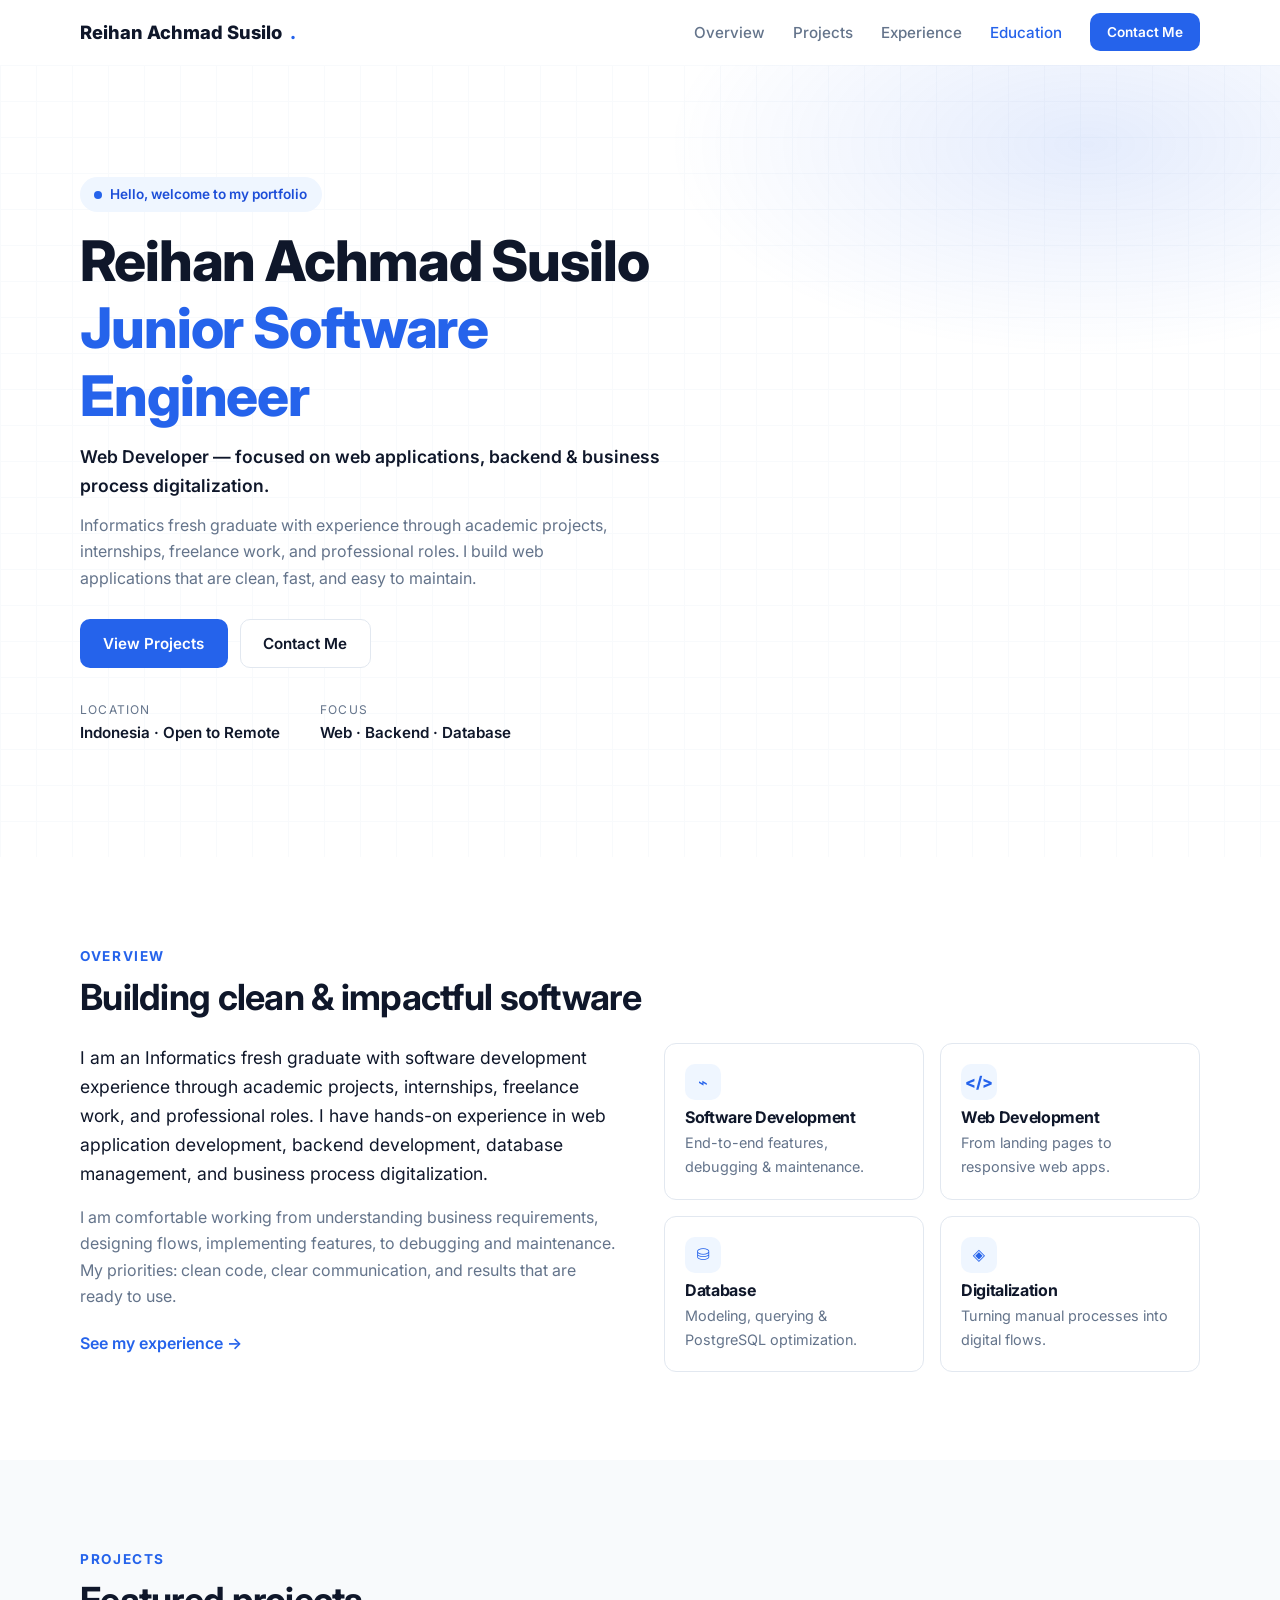
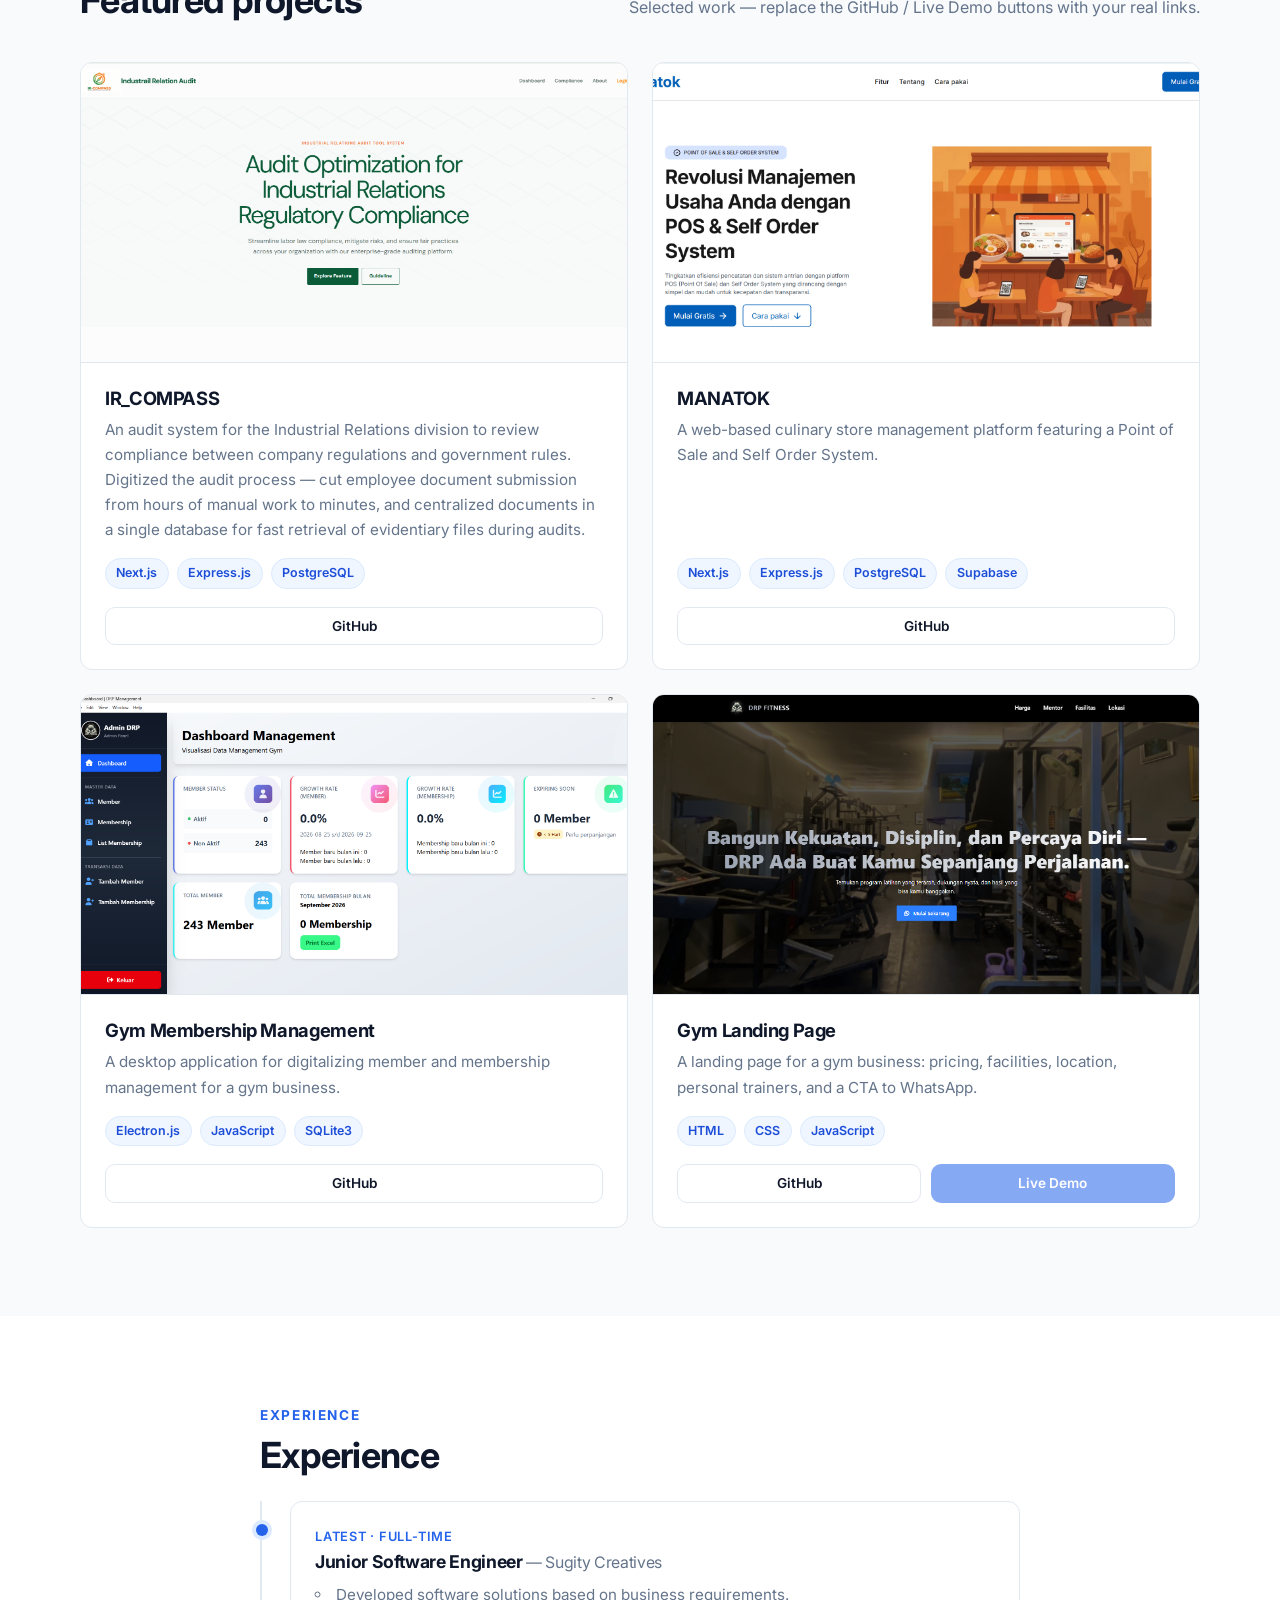
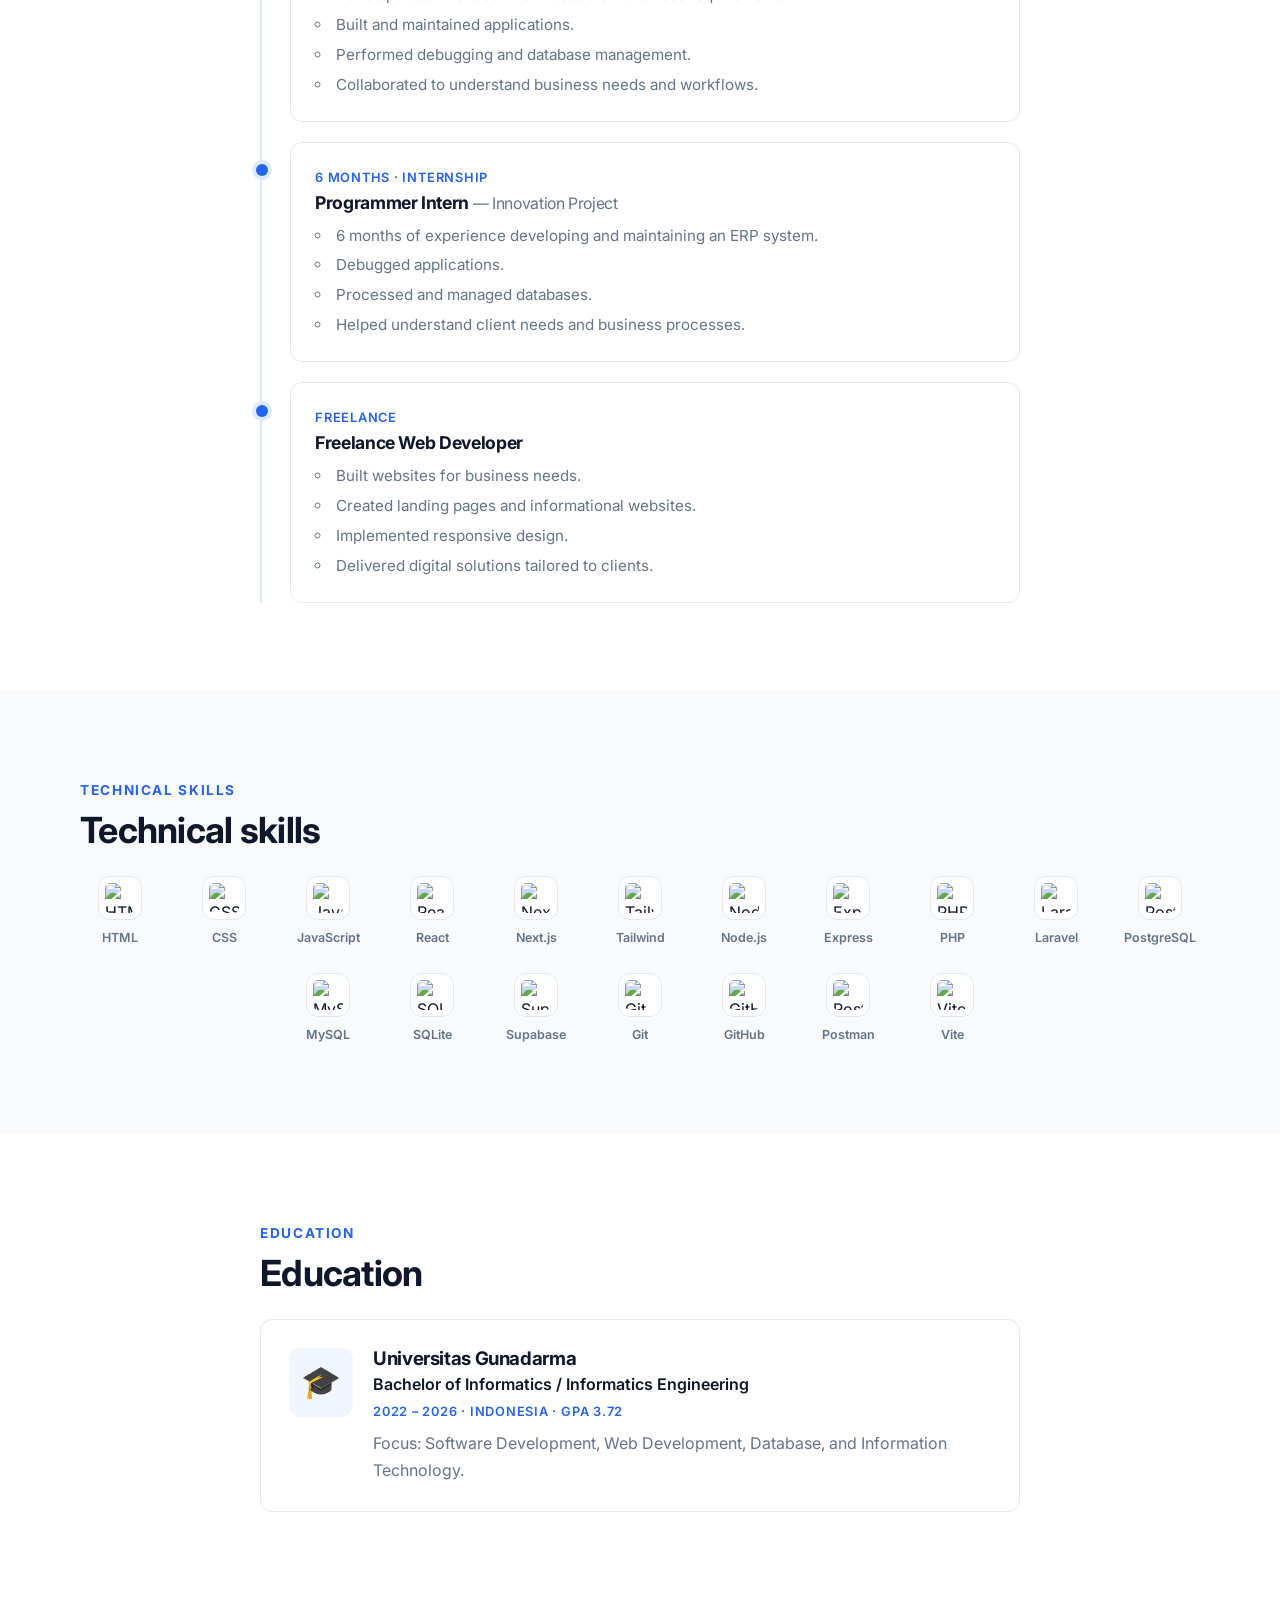
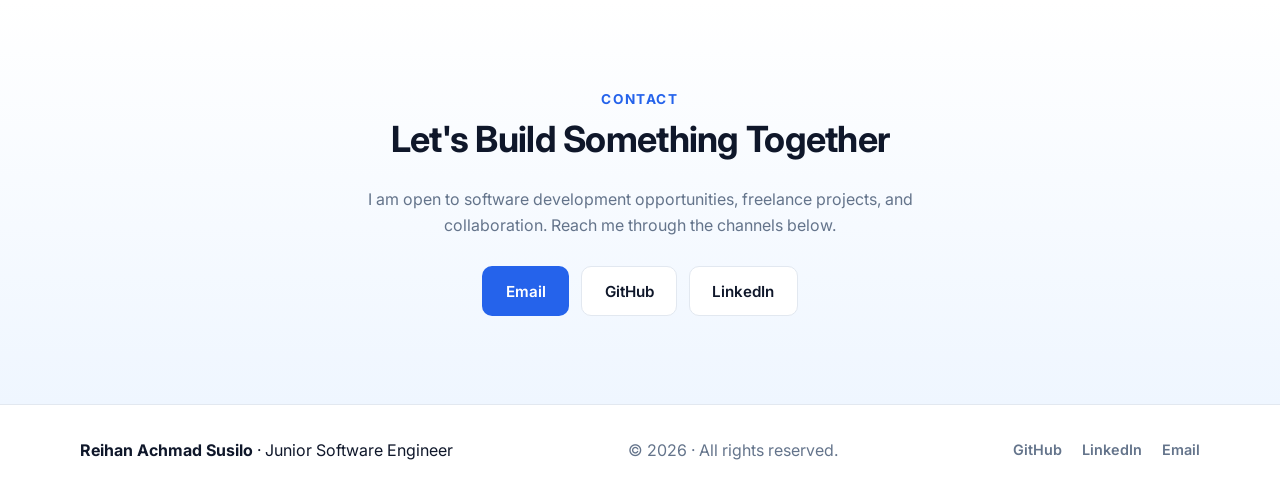
==== index.html @ 33732532 "add: build website portofolio" ====
<!doctype html>
<html lang="en">
  <head>
    <meta charset="UTF-8" />
    <meta name="viewport" content="width=device-width, initial-scale=1.0" />
    <meta
      name="description"
      content="Portfolio Junior Software Engineer / Web Developer — projects, experience, education, and contact."
    />
    <title>Reihan Achmad Susilo — Junior Software Engineer</title>
    <link rel="preconnect" href="https://fonts.googleapis.com" />
    <link rel="preconnect" href="https://fonts.gstatic.com" crossorigin />
    <link
      href="https://fonts.googleapis.com/css2?family=Inter:wght@400;500;600;700;800&display=swap"
      rel="stylesheet"
    />
    <link rel="stylesheet" href="css/style.css" />
    <link
      rel="icon"
      href="data:image/svg+xml,<svg xmlns='http://www.w3.org/2000/svg' viewBox='0 0 100 100'><rect width='100' height='100' rx='20' fill='%232563EB'/><text x='50' y='68' font-size='52' text-anchor='middle' fill='white' font-family='sans-serif' font-weight='bold'>R</text></svg>"
    />
  </head>
  <body>
    <a class="skip-link" href="#overview">Skip to content</a>

    <header class="navbar" id="navbar">
      <div class="container nav-inner">
        <!-- ponytail: replace the initial/name with your own -->
        <a href="#home" class="logo" aria-label="Portfolio home"
          >Reihan Achmad Susilo<span class="logo-dot"
            >.</span
          ></a
        >
        <nav aria-label="Main navigation">
          <button
            class="nav-toggle"
            id="navToggle"
            aria-expanded="false"
            aria-controls="navMenu"
            aria-label="Open navigation menu"
          >
            <span></span><span></span><span></span>
          </button>
          <ul class="nav-menu" id="navMenu">
            <li><a href="#overview" class="nav-link">Overview</a></li>
            <li><a href="#projects" class="nav-link">Projects</a></li>
            <li><a href="#experience" class="nav-link">Experience</a></li>
            <li><a href="#education" class="nav-link">Education</a></li>
            <li>
              <a href="#contact" class="btn btn-primary btn-sm nav-cta"
                >Contact Me</a
              >
            </li>
          </ul>
        </nav>
      </div>
    </header>

    <main>
      <!-- HERO -->
      <section class="hero" id="home" aria-labelledby="hero-title">
        <div class="container hero-grid">
          <div class="hero-content">
            <p class="hero-greeting reveal">
              <span class="status-dot" aria-hidden="true"></span> Hello, welcome
              to my portfolio
            </p>
            <h1 class="hero-title reveal" id="hero-title">
              Reihan Achmad Susilo<br /><span class="text-primary"
                >Junior Software Engineer</span
              >
            </h1>
            <p class="hero-role reveal">
              Web Developer — focused on web applications, backend &amp;
              business process digitalization.
            </p>
            <p class="hero-desc reveal">
              Informatics fresh graduate with experience through academic
              projects, internships, freelance work, and professional roles. I
              build web applications that are clean, fast, and easy to maintain.
            </p>
            <div class="hero-actions reveal">
              <a href="#projects" class="btn btn-primary">View Projects</a>
              <a href="#contact" class="btn btn-outline">Contact Me</a>
            </div>
            <dl class="hero-meta reveal">
              <div>
                <dt>Location</dt>
                <dd>Indonesia · Open to Remote</dd>
              </div>
              <div>
                <dt>Focus</dt>
                <dd>Web · Backend · Database</dd>
              </div>
            </dl>
          </div>
          <!-- <div class="hero-visual reveal" aria-hidden="true">
            <div class="code-card">
              <div class="code-dots"><i></i><i></i><i></i></div>
              <pre><code><span class="k">const</span> <span class="v">developer</span> = {
  role: <span class="s">'Software Engineer'</span>,
  stack: [<span class="s">'JS'</span>, <span class="s">'Node'</span>, <span class="s">'Postgres'</span>],
  focus: <span class="s">'clean &amp; fast web'</span>,
  hireable: <span class="b">true</span>
};</code></pre>
            </div>
          </div> -->
        </div>
      </section>

      <!-- OVERVIEW -->
      <section class="section" id="overview" aria-labelledby="overview-title">
        <div class="container">
          <p class="section-label reveal">Overview</p>
          <h2 class="section-title reveal" id="overview-title">
            Building clean &amp; impactful software
          </h2>
          <div class="overview-grid">
            <div class="reveal">
              <p class="lead">
                I am an Informatics fresh graduate with software development
                experience through academic projects, internships, freelance
                work, and professional roles. I have hands-on experience in web
                application development, backend development, database
                management, and business process digitalization.
              </p>
              <p class="muted">
                I am comfortable working from understanding business
                requirements, designing flows, implementing features, to
                debugging and maintenance. My priorities: clean code, clear
                communication, and results that are ready to use.
              </p>
              <a href="#experience" class="text-link">See my experience →</a>
            </div>
            <ul class="highlight-grid reveal" aria-label="Key expertise areas">
              <li class="highlight-card">
                <span class="h-icon" aria-hidden="true">⌁</span>
                <h3>Software Development</h3>
                <p>End-to-end features, debugging &amp; maintenance.</p>
              </li>
              <li class="highlight-card">
                <span class="h-icon" aria-hidden="true">&lt;/&gt;</span>
                <h3>Web Development</h3>
                <p>From landing pages to responsive web apps.</p>
              </li>
              <li class="highlight-card">
                <span class="h-icon" aria-hidden="true">⛁</span>
                <h3>Database</h3>
                <p>Modeling, querying &amp; PostgreSQL optimization.</p>
              </li>
              <li class="highlight-card">
                <span class="h-icon" aria-hidden="true">◈</span>
                <h3>Digitalization</h3>
                <p>Turning manual processes into digital flows.</p>
              </li>
            </ul>
          </div>
        </div>
      </section>

      <!-- PROJECTS -->
      <section
        class="section section-alt"
        id="projects"
        aria-labelledby="projects-title"
      >
        <div class="container">
          <p class="section-label reveal">Projects</p>
          <div class="section-head">
            <h2 class="section-title reveal" id="projects-title">
              Featured projects
            </h2>
            <p class="muted reveal">
              Selected work — replace the GitHub / Live Demo buttons with your
              real links.
            </p>
          </div>
          <div class="project-grid">
            <article class="card project-card reveal">
              <img
                class="project-img"
                src="assets/images/landingapage_ir_compass.png"
                alt="IR_COMPASS landing page screenshot"
                loading="lazy"
              />
              <div class="card-body">
                <h3>IR_COMPASS</h3>
                <p>
                  An audit system for the Industrial Relations division to
                  review compliance between company regulations and government
                  rules. Digitized the audit process — cut employee document
                  submission from hours of manual work to minutes, and
                  centralized documents in a single database for fast retrieval
                  of evidentiary files during audits.
                </p>
                <ul class="badges" aria-label="Technology stack">
                  <li>Next.js</li>
                  <li>Express.js</li>
                  <li>PostgreSQL</li>
                </ul>
                <div class="card-actions">
                  <a
                    class="btn btn-outline btn-sm"
                    href="https://github.com/reihannnn/ir-compass"
                    target="_blank"
                    rel="noopener"
                    >GitHub</a
                  >                  
                </div>
              </div>
            </article>

            <article class="card project-card reveal">
              <img
                class="project-img"
                src="assets/images/manatok.png"
                alt="MANATOK store management platform screenshot"
                loading="lazy"
              />
              <div class="card-body">
                <h3>MANATOK</h3>
                <p>
                  A web-based culinary store management platform featuring a
                  Point of Sale and Self Order System.
                </p>
                <ul class="badges" aria-label="Technology stack">
                  <li>Next.js</li>
                  <li>Express.js</li>
                  <li>PostgreSQL</li>
                  <li>Supabase</li>
                </ul>
                <div class="card-actions">
                  <a
                    class="btn btn-outline btn-sm"
                    href="https://github.com/Reihannnn/be-niagaku"
                    target="_blank"
                    rel="noopener"
                    >GitHub</a
                  >                  
                </div>
              </div>
            </article>

            <article class="card project-card reveal">
              <img
                class="project-img"
                src="assets/images/drp_gym_app.png"
                alt="Gym Membership Management desktop app screenshot"
                loading="lazy"
              />
              <div class="card-body">
                <h3>Gym Membership Management</h3>
                <p>
                  A desktop application for digitalizing member and membership
                  management for a gym business.
                </p>
                <ul class="badges" aria-label="Technology stack">
                  <li>Electron.js</li>
                  <li>JavaScript</li>
                  <li>SQLite3</li>
                </ul>
                <div class="card-actions">
                  <a
                    class="btn btn-outline btn-sm"
                    href="https://github.com/Reihannnn/Gym-management-DRP"
                    target="_blank"
                    rel="noopener"
                    >GitHub</a
                  >
                </div>
              </div>
            </article>

            <article class="card project-card reveal">
              <img
                class="project-img"
                src="assets/images/drp_fitness_landingpage.png"
                alt="DRP Fitness gym landing page screenshot"
                loading="lazy"
              />
              <div class="card-body">
                <h3>Gym Landing Page</h3>
                <p>
                  A landing page for a gym business: pricing, facilities,
                  location, personal trainers, and a CTA to WhatsApp.
                </p>
                <ul class="badges" aria-label="Technology stack">
                  <li>HTML</li>
                  <li>CSS</li>
                  <li>JavaScript</li>
                </ul>
                <div class="card-actions">
                  <a
                    class="btn btn-outline btn-sm"
                    href="https://github.com/Reihannnn/drp-fitness"
                    target="_blank"
                    rel="noopener"
                    >GitHub</a
                  >
                  <a
                    class="btn btn-primary btn-sm"
                    href="https://www.drp-fitness.my.id/"
                    aria-disabled="true"
                    title="Replace with the live demo URL"
                    >Live Demo</a
                  >
                </div>
              </div>
            </article>
          </div>
        </div>
      </section>

      <!-- EXPERIENCE -->
      <section class="section" id="experience" aria-labelledby="exp-title">
        <div class="container container-narrow">
          <p class="section-label reveal">Experience</p>
          <h2 class="section-title reveal" id="exp-title">Experience</h2>
          <ol class="timeline">
            <li class="timeline-item reveal">
              <div class="card">
                <p class="timeline-date">Latest · Full-time</p>
                <h3>
                  Junior Software Engineer
                  <span class="muted-inline">— Sugity Creatives</span>
                </h3>
                <ul>
                  <li>
                    Developed software solutions based on business requirements.
                  </li>
                  <li>Built and maintained applications.</li>
                  <li>Performed debugging and database management.</li>
                  <li>
                    Collaborated to understand business needs and workflows.
                  </li>
                </ul>
              </div>
            </li>
            <li class="timeline-item reveal">
              <div class="card">
                <p class="timeline-date">6 months · Internship</p>
                <h3>
                  Programmer Intern
                  <span class="muted-inline">— Innovation Project</span>
                </h3>
                <ul>
                  <li>
                    6 months of experience developing and maintaining an ERP
                    system.
                  </li>
                  <li>Debugged applications.</li>
                  <li>Processed and managed databases.</li>
                  <li>
                    Helped understand client needs and business processes.
                  </li>
                </ul>
              </div>
            </li>
            <li class="timeline-item reveal">
              <div class="card">
                <p class="timeline-date">Freelance</p>
                <h3>Freelance Web Developer</h3>
                <ul>
                  <li>Built websites for business needs.</li>
                  <li>Created landing pages and informational websites.</li>
                  <li>Implemented responsive design.</li>
                  <li>Delivered digital solutions tailored to clients.</li>
                </ul>
              </div>
            </li>
          </ol>
        </div>
      </section>

      <!-- SKILLS -->
      <section
        class="section section-alt"
        id="skills"
        aria-labelledby="skills-title"
      >
        <div class="container">
          <p class="section-label reveal">Technical Skills</p>
          <h2 class="section-title reveal" id="skills-title">
            Technical skills
          </h2>
          <ul class="skill-list reveal" aria-label="Technical skills">
            <li title="HTML">
              <img
                src="https://cdn.jsdelivr.net/gh/devicons/devicon@latest/icons/html5/html5-original.svg"
                alt="HTML"
                loading="lazy"
              /><span>HTML</span>
            </li>
            <li title="CSS">
              <img
                src="https://cdn.jsdelivr.net/gh/devicons/devicon@latest/icons/css3/css3-original.svg"
                alt="CSS"
                loading="lazy"
              /><span>CSS</span>
            </li>
            <li title="JavaScript">
              <img
                src="https://cdn.jsdelivr.net/gh/devicons/devicon@latest/icons/javascript/javascript-original.svg"
                alt="JavaScript"
                loading="lazy"
              /><span>JavaScript</span>
            </li>
            <li title="React">
              <img
                src="https://cdn.jsdelivr.net/gh/devicons/devicon@latest/icons/react/react-original.svg"
                alt="React"
                loading="lazy"
              /><span>React</span>
            </li>
            <li title="Next.js">
              <img
                src="https://cdn.jsdelivr.net/gh/devicons/devicon@latest/icons/nextjs/nextjs-original.svg"
                alt="Next.js"
                loading="lazy"
              /><span>Next.js</span>
            </li>
            <li title="Tailwind CSS">
              <img
                src="https://cdn.jsdelivr.net/gh/devicons/devicon@latest/icons/tailwindcss/tailwindcss-original.svg"
                alt="Tailwind CSS"
                loading="lazy"
              /><span>Tailwind</span>
            </li>
            <li title="Node.js">
              <img
                src="https://cdn.jsdelivr.net/gh/devicons/devicon@latest/icons/nodejs/nodejs-original.svg"
                alt="Node.js"
                loading="lazy"
              /><span>Node.js</span>
            </li>
            <li title="Express.js">
              <img
                src="https://cdn.jsdelivr.net/gh/devicons/devicon@latest/icons/express/express-original.svg"
                alt="Express.js"
                loading="lazy"
              /><span>Express</span>
            </li>
            <li title="PHP">
              <img
                src="https://cdn.jsdelivr.net/gh/devicons/devicon@latest/icons/php/php-original.svg"
                alt="PHP"
                loading="lazy"
              /><span>PHP</span>
            </li>
            <li title="Laravel">
              <img
                src="https://cdn.jsdelivr.net/gh/devicons/devicon@latest/icons/laravel/laravel-original.svg"
                alt="Laravel"
                loading="lazy"
              /><span>Laravel</span>
            </li>
            <li title="PostgreSQL">
              <img
                src="https://cdn.jsdelivr.net/gh/devicons/devicon@latest/icons/postgresql/postgresql-original.svg"
                alt="PostgreSQL"
                loading="lazy"
              /><span>PostgreSQL</span>
            </li>
            <li title="MySQL">
              <img
                src="https://cdn.jsdelivr.net/gh/devicons/devicon@latest/icons/mysql/mysql-original.svg"
                alt="MySQL"
                loading="lazy"
              /><span>MySQL</span>
            </li>
            <li title="SQLite">
              <img
                src="https://cdn.jsdelivr.net/gh/devicons/devicon@latest/icons/sqlite/sqlite-original.svg"
                alt="SQLite"
                loading="lazy"
              /><span>SQLite</span>
            </li>
            <li title="Supabase">
              <img
                src="https://cdn.jsdelivr.net/gh/devicons/devicon@latest/icons/supabase/supabase-original.svg"
                alt="Supabase"
                loading="lazy"
              /><span>Supabase</span>
            </li>
            <li title="Git">
              <img
                src="https://cdn.jsdelivr.net/gh/devicons/devicon@latest/icons/git/git-original.svg"
                alt="Git"
                loading="lazy"
              /><span>Git</span>
            </li>
            <li title="GitHub">
              <img
                src="https://cdn.jsdelivr.net/gh/devicons/devicon@latest/icons/github/github-original.svg"
                alt="GitHub"
                loading="lazy"
              /><span>GitHub</span>
            </li>
            <li title="Postman">
              <img
                src="https://cdn.jsdelivr.net/gh/devicons/devicon@latest/icons/postman/postman-original.svg"
                alt="Postman"
                loading="lazy"
              /><span>Postman</span>
            </li>
            <li title="Vite">
              <img
                src="https://cdn.jsdelivr.net/gh/devicons/devicon@latest/icons/vitejs/vitejs-original.svg"
                alt="Vite"
                loading="lazy"
              /><span>Vite</span>
            </li>
          </ul>
        </div>
      </section>

      <!-- EDUCATION -->
      <section class="section" id="education" aria-labelledby="edu-title">
        <div class="container container-narrow">
          <p class="section-label reveal">Education</p>
          <h2 class="section-title reveal" id="edu-title">Education</h2>
          <div class="card edu-card reveal">
            <div class="edu-icon" aria-hidden="true">🎓</div>
            <div>
              <h3>Universitas Gunadarma</h3>
              <p class="edu-degree">
                Bachelor of Informatics / Informatics Engineering
              </p>
              <!-- ponytail: fill in your actual graduation years -->
              <p class="timeline-date">2022 – 2026 · Indonesia · GPA 3.72</p>
              <p class="muted">
                Focus: Software Development, Web Development, Database, and
                Information Technology.
              </p>
            </div>
          </div>
        </div>
      </section>

      <!-- CONTACT -->
      <section
        class="section contact"
        id="contact"
        aria-labelledby="contact-title"
      >
        <div class="container container-narrow text-center">
          <p class="section-label reveal">Contact</p>
          <h2 class="section-title reveal" id="contact-title">
            Let's Build Something Together
          </h2>
          <p class="muted reveal">
            I am open to software development opportunities, freelance projects,
            and collaboration. Reach me through the channels below.
          </p>
          <div class="hero-actions center reveal">
            <a class="btn btn-primary" href="mailto:reihanahmadsusilo@gmail.com"
              >Email</a
            >
            <a
              class="btn btn-outline"
              href="https://github.com/reihannnn"
              target="_blank"
              rel="noopener"
              >GitHub</a
            >
            <a
              class="btn btn-outline"
              href="https://linkedin.com/in/reihanachmadsusilo"
              target="_blank"
              rel="noopener"
              >LinkedIn</a
            >
          </div>
        </div>
      </section>
    </main>

    <footer class="footer">
      <div class="container footer-inner">
        <p><strong>Reihan Achmad Susilo</strong> · Junior Software Engineer</p>
        <p class="muted">
          © <span id="year">2026</span> · All rights reserved.
        </p>
        <p class="social">
          <a
            href="https://github.com/reihannnn"
            target="_blank"
            rel="noopener"
            aria-label="GitHub"
            >GitHub</a
          >
          <a
            href="https://linkedin.com/in/reihanachmadsusilo"
            target="_blank"
            rel="noopener"
            aria-label="LinkedIn"
            >LinkedIn</a
          >
          <a href="mailto:reihanahmadsusilo@gmail.com" aria-label="Email"
            >Email</a
          >
        </p>
      </div>
    </footer>

    <script src="js/script.js" defer></script>
  </body>
</html>
---- css/style.css ----
:root {
  --primary: #2563eb;
  --primary-dark: #1d4ed8;
  --bg: #ffffff;
  --bg-alt: #f8fafc;
  --text: #0f172a;
  --text-2: #64748b;
  --border: #e2e8f0;
  --radius: 12px;
  --shadow: 0 8px 24px rgba(15, 23, 42, 0.08);
  --space: clamp(3.5rem, 7vw, 5.5rem);
  --font: "Inter", system-ui, -apple-system, sans-serif;
}

*,
*::before,
*::after {
  box-sizing: border-box;
  margin: 0;
  padding: 0;
}
html {
  scroll-behavior: smooth;
  scroll-padding-top: 4.5rem;
}
body {
  font-family: var(--font);
  color: var(--text);
  background: var(--bg);
  line-height: 1.65;
  overflow-x: hidden;
}
img {
  max-width: 100%;
  display: block;
}
ul,
ol {
  list-style-position: inside;
}

.container {
  width: min(1120px, 92%);
  margin-inline: auto;
}
.container-narrow {
  max-width: 760px;
}
.section {
  padding-block: var(--space);
}
.section-alt {
  background: var(--bg-alt);
}
.text-center {
  text-align: center;
}
.center {
  justify-content: center;
}

/* Type */
h1,
h2,
h3 {
  line-height: 1.2;
  letter-spacing: -0.02em;
}
.section-label {
  color: var(--primary);
  font-weight: 700;
  font-size: 0.85rem;
  text-transform: uppercase;
  letter-spacing: 0.12em;
  margin-bottom: 0.5rem;
}
.section-title {
  font-size: clamp(1.6rem, 3.5vw, 2.25rem);
  margin-bottom: 1.5rem;
}
.section-head {
  display: flex;
  flex-wrap: wrap;
  align-items: baseline;
  justify-content: space-between;
  gap: 0.5rem 2rem;
  margin-bottom: 0.5rem;
}
.lead {
  font-size: 1.1rem;
}
.muted,
.muted-inline {
  color: var(--text-2);
}
.muted-inline {
  font-weight: 400;
  font-size: 0.9em;
}
.text-primary {
  color: var(--primary);
}
.text-link {
  color: var(--primary);
  font-weight: 600;
  text-decoration: none;
}
.text-link:hover {
  color: var(--primary-dark);
  text-decoration: underline;
}

.skip-link {
  position: absolute;
  left: -999px;
  background: var(--primary);
  color: #fff;
  padding: 0.5rem 1rem;
  border-radius: 8px;
  z-index: 100;
}
.skip-link:focus {
  left: 1rem;
  top: 1rem;
}

/* Buttons */
.btn {
  display: inline-flex;
  align-items: center;
  justify-content: center;
  gap: 0.5rem;
  padding: 0.7rem 1.4rem;
  border-radius: 10px;
  font-weight: 600;
  font-size: 0.95rem;
  text-decoration: none;
  border: 1.5px solid transparent;
  cursor: pointer;
  transition:
    transform 0.2s,
    box-shadow 0.2s,
    background 0.2s,
    color 0.2s;
}
.btn-sm {
  padding: 0.45rem 1rem;
  font-size: 0.85rem;
}
.btn-primary {
  background: var(--primary);
  color: #fff;
}
.btn-primary:hover {
  background: var(--primary-dark);
  transform: translateY(-2px);
  box-shadow: var(--shadow);
}
.btn-outline {
  border-color: var(--border);
  color: var(--text);
  background: #fff;
}
.btn-outline:hover {
  border-color: var(--primary);
  color: var(--primary);
  transform: translateY(-2px);
}
.btn:focus-visible,
a:focus-visible,
button:focus-visible {
  outline: 3px solid rgba(37, 99, 235, 0.45);
  outline-offset: 2px;
}
.btn[aria-disabled="true"] {
  opacity: 0.55;
}

/* Navbar */
.navbar {
  position: sticky;
  top: 0;
  z-index: 50;
  background: rgba(255, 255, 255, 0.9);
  backdrop-filter: blur(10px);
  border-bottom: 1px solid transparent;
  transition:
    border-color 0.25s,
    box-shadow 0.25s;
}
.navbar.scrolled {
  border-color: var(--border);
  box-shadow: 0 4px 16px rgba(15, 23, 42, 0.06);
}
.nav-inner {
  display: flex;
  align-items: center;
  justify-content: space-between;
  height: 4rem;
}
.logo {
  font-weight: 800;
  font-size: 1.15rem;
  color: var(--text);
  text-decoration: none;
  display: flex;
  align-items: center;
  gap: 0.5rem;
}
.logo-mark {
  width: 2rem;
  height: 2rem;
  display: grid;
  place-items: center;
  background: var(--primary);
  color: #fff;
  border-radius: 8px;
  font-size: 1rem;
}
.logo-dot {
  color: var(--primary);
}
.nav-menu {
  display: flex;
  align-items: center;
  gap: 1.75rem;
  list-style: none;
}
.nav-link {
  color: var(--text-2);
  text-decoration: none;
  font-weight: 500;
  font-size: 0.95rem;
  transition: color 0.2s;
}
.nav-link:hover,
.nav-link.active {
  color: var(--primary);
}
.nav-toggle {
  display: none;
  flex-direction: column;
  gap: 5px;
  background: none;
  border: 0;
  cursor: pointer;
  padding: 0.5rem;
}
.nav-toggle span {
  width: 24px;
  height: 2px;
  background: var(--text);
  border-radius: 2px;
  transition:
    transform 0.25s,
    opacity 0.25s;
}

/* Hero */
.hero {
  position: relative;
  padding: clamp(4rem, 9vw, 7rem) 0;
  background:
    radial-gradient(
      600px 300px at 85% 10%,
      rgba(37, 99, 235, 0.12),
      transparent 70%
    ),
    linear-gradient(#f8fafc 1px, transparent 1px),
    linear-gradient(90deg, #f8fafc 1px, transparent 1px);
  background-size:
    auto,
    36px 36px,
    36px 36px;
  overflow: hidden;
}
.hero-grid {
  display: grid;
  grid-template-columns: 1.2fr 0.8fr;
  gap: 3rem;
  align-items: center;
}
.hero-greeting {
  display: inline-flex;
  align-items: center;
  gap: 0.5rem;
  background: #eff6ff;
  color: var(--primary-dark);
  font-weight: 600;
  font-size: 0.85rem;
  padding: 0.4rem 0.9rem;
  border-radius: 999px;
  margin-bottom: 1rem;
}
.status-dot {
  width: 8px;
  height: 8px;
  border-radius: 50%;
  background: var(--primary);
}
.hero-title {
  font-size: clamp(2.2rem, 5.5vw, 3.5rem);
  font-weight: 800;
  margin-bottom: 0.75rem;
}
.hero-role {
  font-size: 1.1rem;
  font-weight: 600;
  color: var(--text);
}
.hero-desc {
  color: var(--text-2);
  margin: 0.75rem 0 1.75rem;
  max-width: 34rem;
}
.hero-actions {
  display: flex;
  flex-wrap: wrap;
  gap: 0.75rem;
}
.hero-meta {
  display: flex;
  gap: 2.5rem;
  margin-top: 2rem;
}
.hero-meta dt {
  font-size: 0.75rem;
  text-transform: uppercase;
  letter-spacing: 0.1em;
  color: var(--text-2);
}
.hero-meta dd {
  font-weight: 600;
  font-size: 0.95rem;
}

.code-card {
  background: var(--text);
  color: #e2e8f0;
  border-radius: var(--radius);
  box-shadow: var(--shadow);
  overflow: hidden;
}
.code-dots {
  display: flex;
  gap: 6px;
  padding: 0.8rem 1rem;
  border-bottom: 1px solid rgba(255, 255, 255, 0.1);
}
.code-dots i {
  width: 10px;
  height: 10px;
  border-radius: 50%;
  background: #475569;
}
.code-dots i:first-child {
  background: #f87171;
}
.code-dots i:nth-child(2) {
  background: #fbbf24;
}
.code-dots i:last-child {
  background: #34d399;
}
.code-card pre {
  padding: 1.25rem;
  font-size: 0.85rem;
  line-height: 1.7;
  overflow-x: auto;
}
.k {
  color: #93c5fd;
}
.v {
  color: #e2e8f0;
}
.s {
  color: #86efac;
}
.b {
  color: #fbbf24;
}

/* Overview */
.overview-grid {
  display: grid;
  grid-template-columns: 1fr 1fr;
  gap: 3rem;
  align-items: start;
}
.overview-grid .lead {
  margin-bottom: 1rem;
}
.overview-grid .muted {
  margin-bottom: 1.25rem;
}
.highlight-grid {
  display: grid;
  grid-template-columns: 1fr 1fr;
  gap: 1rem;
  list-style: none;
}
.highlight-card {
  border: 1px solid var(--border);
  border-radius: var(--radius);
  padding: 1.25rem;
  background: #fff;
  transition:
    transform 0.2s,
    box-shadow 0.2s,
    border-color 0.2s;
}
.highlight-card:hover {
  transform: translateY(-4px);
  box-shadow: var(--shadow);
  border-color: var(--primary);
}
.highlight-card h3 {
  font-size: 1rem;
  margin: 0.5rem 0 0.25rem;
}
.highlight-card p {
  color: var(--text-2);
  font-size: 0.9rem;
}
.h-icon {
  display: inline-grid;
  place-items: center;
  width: 2.25rem;
  height: 2.25rem;
  border-radius: 10px;
  background: #eff6ff;
  color: var(--primary);
  font-weight: 800;
}

/* Cards */
.card {
  background: #fff;
  border: 1px solid var(--border);
  border-radius: var(--radius);
  transition:
    transform 0.25s,
    box-shadow 0.25s;
}
.card:hover {
  transform: translateY(-4px);
  box-shadow: var(--shadow);
}
.card-body {
  padding: 1.5rem;
}
.card-body h3 {
  font-size: 1.15rem;
  margin-bottom: 0.5rem;
}
.card-body p {
  color: var(--text-2);
  font-size: 0.95rem;
  margin-bottom: 1rem;
}
.card-actions {
  display: flex;
  flex-wrap: wrap;
  gap: 0.6rem;
  margin-top: 1.1rem;
}
.badges {
  display: flex;
  flex-wrap: wrap;
  gap: 0.5rem;
  list-style: none;
}
.badges li {
  font-size: 0.78rem;
  font-weight: 600;
  color: var(--primary-dark);
  background: #eff6ff;
  border: 1px solid #dbeafe;
  padding: 0.25rem 0.65rem;
  border-radius: 999px;
}

/* Projects */
.project-grid {
  display: grid;
  grid-template-columns: repeat(2, 1fr);
  gap: 1.5rem;
  margin-top: 1rem;
}
.project-card {
  overflow: hidden;
  display: flex;
  flex-direction: column;
  height: 100%;
}
.project-card .card-body {
  display: flex;
  flex-direction: column;
  flex: 1;
}
.project-card .card-body p {
  flex: 1;
}
.project-card .card-actions {
  margin-top: auto;
  padding-top: 1.1rem;
}
.project-card .card-actions .btn {
  flex: 1;
}
.project-img {
  width: 100%;
  height: 300px;
  object-fit: cover;
  object-position: top;
  border-bottom: 1px solid var(--border);
  display: block;
}

/* Timeline */
.timeline {
  list-style: none;
  position: relative;
  margin-top: 1rem;
  padding-left: 1.75rem;
  border-left: 2px solid var(--border);
  display: grid;
  gap: 1.25rem;
}
.timeline-item {
  position: relative;
}
.timeline-item::before {
  content: "";
  position: absolute;
  left: -1.75rem;
  top: 1.4rem;
  width: 12px;
  height: 12px;
  border-radius: 50%;
  background: var(--primary);
  transform: translateX(-50%);
  box-shadow: 0 0 0 4px #dbeafe;
}
.timeline .card {
  padding: 1.5rem;
}
.timeline h3 {
  font-size: 1.1rem;
  margin: 0.25rem 0 0.6rem;
}
.timeline ul {
  color: var(--text-2);
  font-size: 0.95rem;
  display: grid;
  gap: 0.3rem;
}
.timeline-date {
  font-size: 0.8rem;
  font-weight: 600;
  color: var(--primary);
  text-transform: uppercase;
  letter-spacing: 0.06em;
}

/* Skills / Education */
.skill-list {
  display: flex;
  flex-wrap: wrap;
  gap: 1.5rem 2rem;
  list-style: none;
  margin-top: 1.5rem;
  justify-content: center;
}
.skill-list li {
  display: flex;
  flex-direction: column;
  align-items: center;
  gap: 0.5rem;
  min-width: 4.5rem;
  transition: transform 0.2s;
}
.skill-list li:hover {
  transform: translateY(-4px);
}
.skill-list img {
  width: 44px;
  height: 44px;
  object-fit: contain;
  background: #fff;
  border: 1px solid var(--border);
  border-radius: 12px;
  padding: 6px;
}
.skill-list span {
  font-size: 0.78rem;
  font-weight: 600;
  color: var(--text-2);
}
.skill-list li:hover span {
  color: var(--primary);
}
.edu-card {
  display: flex;
  gap: 1.25rem;
  padding: 1.75rem;
  align-items: flex-start;
}
.edu-icon {
  font-size: 2rem;
  background: #eff6ff;
  border-radius: 12px;
  padding: 0.5rem 0.75rem;
}
.edu-degree {
  font-weight: 600;
}
.edu-card .timeline-date {
  margin: 0.25rem 0 0.5rem;
}

/* Contact / Footer */
.contact {
  background: linear-gradient(180deg, #fff, #eff6ff);
}
.contact .muted {
  max-width: 36rem;
  margin: 0 auto 1.75rem;
}
.footer {
  border-top: 1px solid var(--border);
  padding: 2rem 0;
  background: #fff;
}
.footer-inner {
  display: flex;
  flex-wrap: wrap;
  gap: 0.5rem 2rem;
  align-items: center;
  justify-content: space-between;
}
.social {
  display: flex;
  gap: 1.25rem;
}
.social a {
  color: var(--text-2);
  font-weight: 600;
  font-size: 0.9rem;
  text-decoration: none;
}
.social a:hover {
  color: var(--primary);
}

/* Reveal animation */
.reveal {
  opacity: 0;
  transform: translateY(24px);
  transition:
    opacity 0.6s ease,
    transform 0.6s ease;
}
.reveal.visible {
  opacity: 1;
  transform: none;
}
@media (prefers-reduced-motion: reduce) {
  html {
    scroll-behavior: auto;
  }
  .reveal {
    opacity: 1;
    transform: none;
    transition: none;
  }
  * {
    transition-duration: 0.01ms !important;
  }
}

/* Responsive */
@media (max-width: 900px) {
  .hero-grid,
  .overview-grid {
    grid-template-columns: 1fr;
    gap: 2rem;
  }
  .hero-visual {
    max-width: 480px;
  }
  .project-grid {
    grid-template-columns: 1fr;
  }
}
@media (max-width: 640px) {
  .nav-toggle {
    display: flex;
  }
  .nav-toggle.open span:nth-child(1) {
    transform: translateY(7px) rotate(45deg);
  }
  .nav-toggle.open span:nth-child(2) {
    opacity: 0;
  }
  .nav-toggle.open span:nth-child(3) {
    transform: translateY(-7px) rotate(-45deg);
  }
  .nav-menu {
    position: absolute;
    top: 4rem;
    left: 0;
    right: 0;
    background: #fff;
    border-bottom: 1px solid var(--border);
    flex-direction: column;
    align-items: stretch;
    gap: 0;
    padding: 0.5rem 4%;
    max-height: 0;
    overflow: hidden;
    opacity: 0;
    transition:
      max-height 0.3s ease,
      opacity 0.3s,
      padding 0.3s;
  }
  .nav-menu.open {
    max-height: 320px;
    opacity: 1;
    padding-bottom: 1rem;
  }
  .nav-menu li {
    border-top: 1px solid var(--border);
  }
  .nav-menu li:first-child {
    border-top: 0;
  }
  .nav-link,
  .nav-cta {
    display: block;
    padding: 0.8rem 0;
  }
  .nav-menu .btn {
    margin-top: 0.5rem;
  }
  .highlight-grid {
    grid-template-columns: 1fr;
  }
  .hero-meta {
    gap: 1.5rem;
  }
  .footer-inner {
    flex-direction: column;
    text-align: center;
    justify-content: center;
  }
}
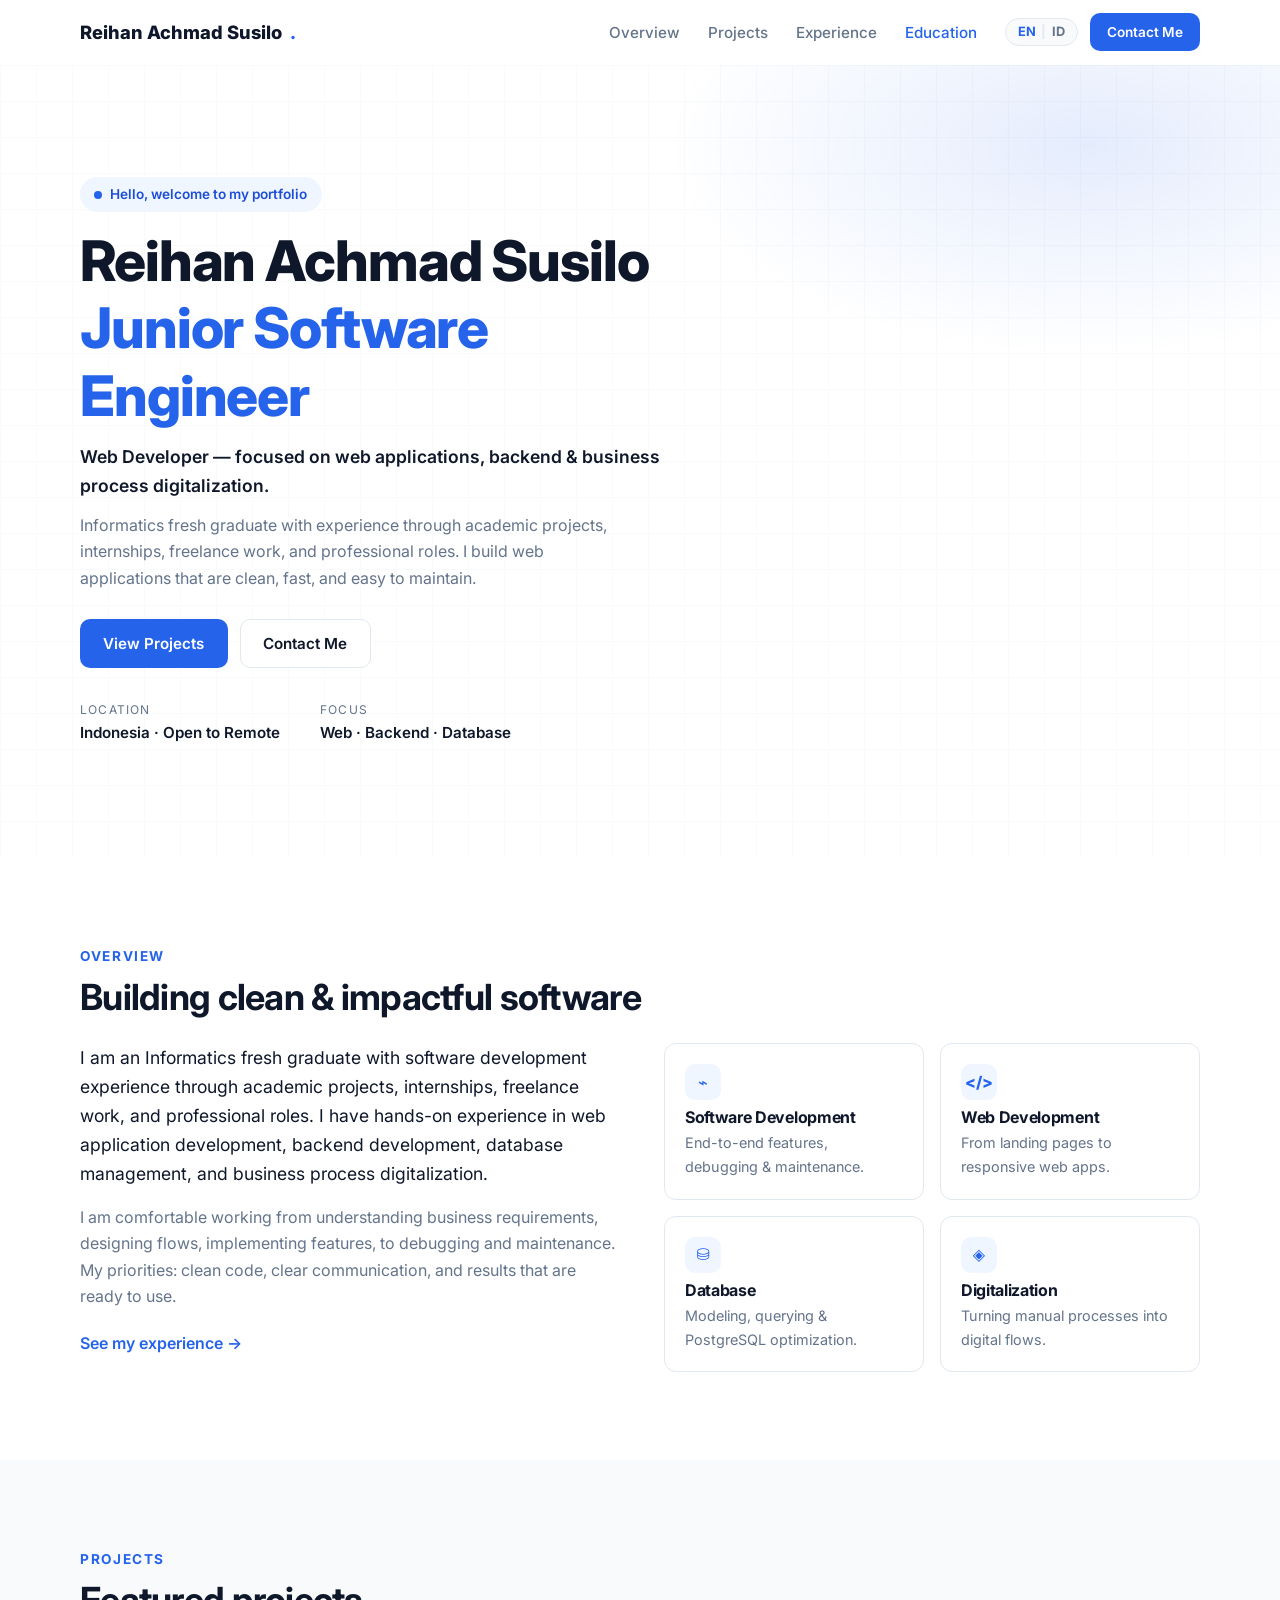
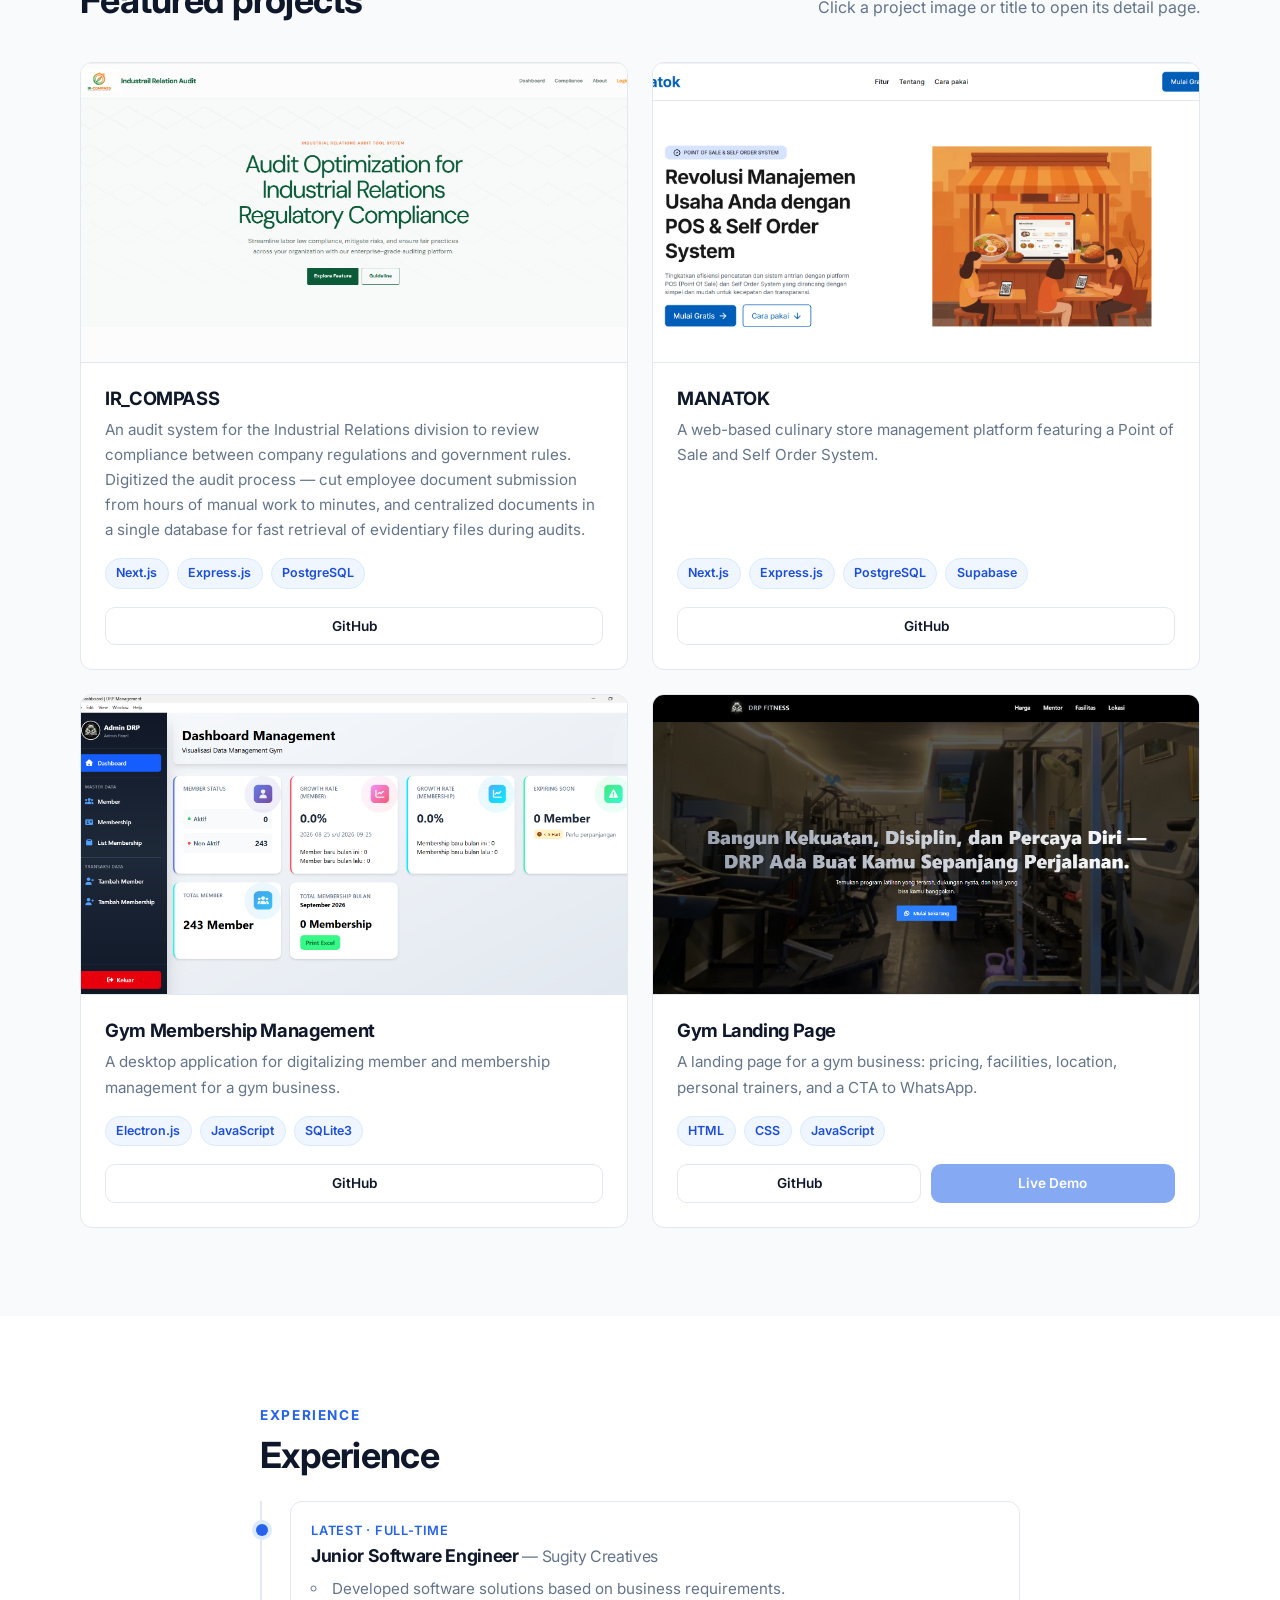
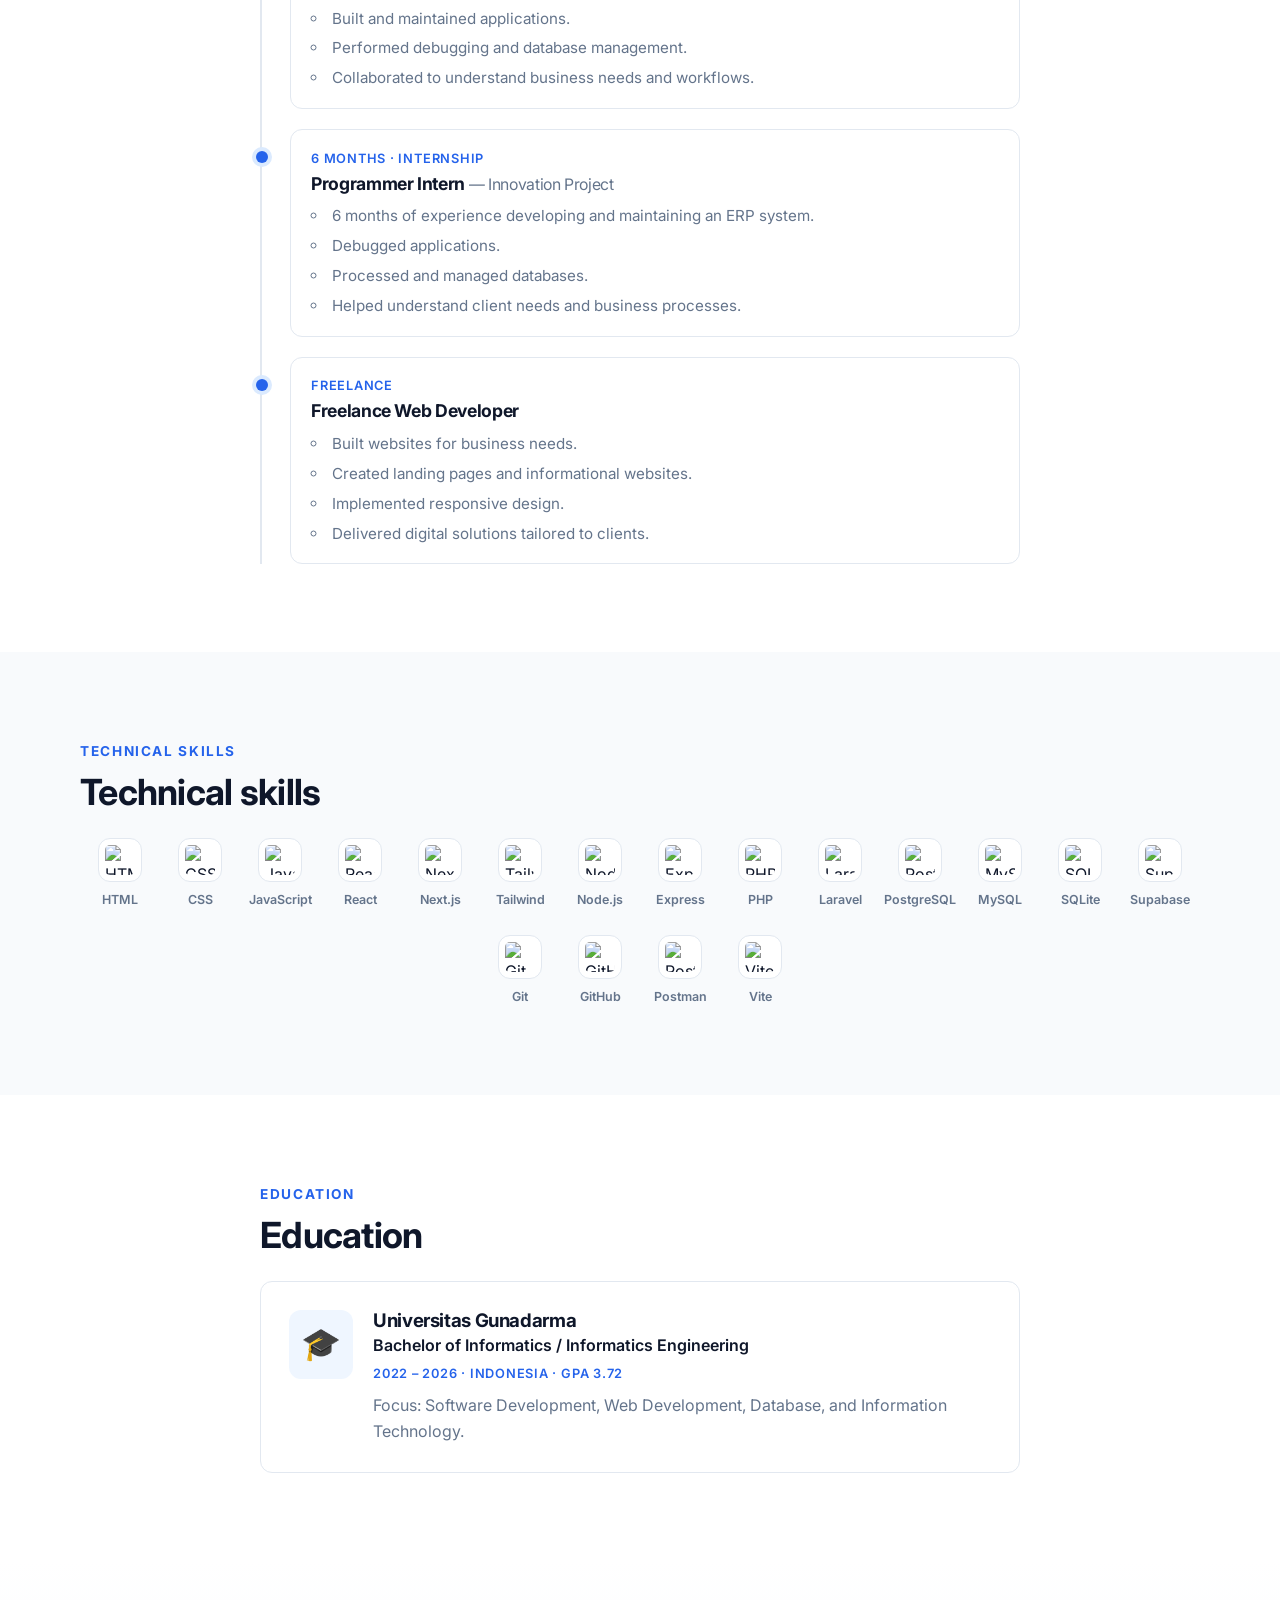
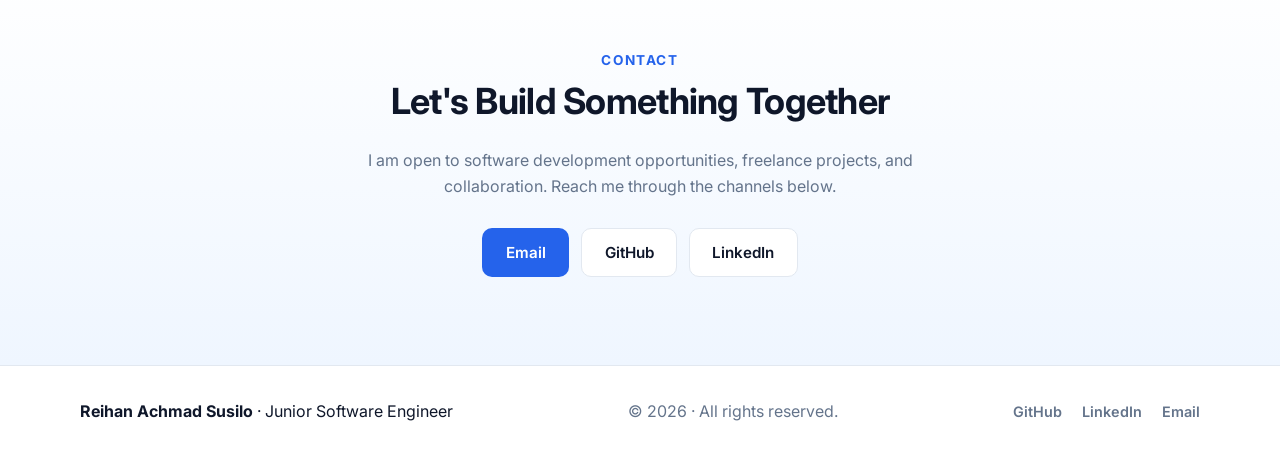
==== commit 6b5fd321: "feat: add detail project page" ====
--- a/index.html
+++ b/index.html
@@ -21,33 +21,39 @@
     />
   </head>
   <body>
-    <a class="skip-link" href="#overview">Skip to content</a>
+    <a class="skip-link" href="#overview" data-i18n="skip">Skip to content</a>
 
     <header class="navbar" id="navbar">
       <div class="container nav-inner">
         <!-- ponytail: replace the initial/name with your own -->
-        <a href="#home" class="logo" aria-label="Portfolio home"
+        <a href="#home" class="logo" data-i18n-aria="logoHome" aria-label="Portfolio home"
           >Reihan Achmad Susilo<span class="logo-dot"
             >.</span
           ></a
         >
-        <nav aria-label="Main navigation">
+        <nav data-i18n-aria="mainNav" aria-label="Main navigation">
           <button
             class="nav-toggle"
             id="navToggle"
             aria-expanded="false"
             aria-controls="navMenu"
+            data-i18n-aria="openMenu"
             aria-label="Open navigation menu"
           >
             <span></span><span></span><span></span>
           </button>
           <ul class="nav-menu" id="navMenu">
-            <li><a href="#overview" class="nav-link">Overview</a></li>
-            <li><a href="#projects" class="nav-link">Projects</a></li>
-            <li><a href="#experience" class="nav-link">Experience</a></li>
-            <li><a href="#education" class="nav-link">Education</a></li>
-            <li>
-              <a href="#contact" class="btn btn-primary btn-sm nav-cta"
+            <li><a href="#overview" class="nav-link" data-i18n="nav.overview">Overview</a></li>
+            <li><a href="#projects" class="nav-link" data-i18n="nav.projects">Projects</a></li>
+            <li><a href="#experience" class="nav-link" data-i18n="nav.experience">Experience</a></li>
+            <li><a href="#education" class="nav-link" data-i18n="nav.education">Education</a></li>
+            <li class="nav-actions">
+              <button class="lang-toggle" id="langToggle" type="button" aria-label="Switch language">
+                <span class="lang-opt" data-lang="en">EN</span>
+                <span class="lang-sep" aria-hidden="true">|</span>
+                <span class="lang-opt" data-lang="id">ID</span>
+              </button>
+              <a href="#contact" class="btn btn-primary btn-sm nav-cta" data-i18n="nav.contact"
                 >Contact Me</a
               >
             </li>
@@ -62,34 +68,33 @@
         <div class="container hero-grid">
           <div class="hero-content">
             <p class="hero-greeting reveal">
-              <span class="status-dot" aria-hidden="true"></span> Hello, welcome
-              to my portfolio
+              <span class="status-dot" aria-hidden="true"></span> <span data-i18n="hero.greeting">Hello, welcome to my portfolio</span>
             </p>
             <h1 class="hero-title reveal" id="hero-title">
-              Reihan Achmad Susilo<br /><span class="text-primary"
+              Reihan Achmad Susilo<br /><span class="text-primary" data-i18n="hero.role"
                 >Junior Software Engineer</span
               >
             </h1>
-            <p class="hero-role reveal">
+            <p class="hero-role reveal" data-i18n="hero.tagline">
               Web Developer — focused on web applications, backend &amp;
               business process digitalization.
             </p>
-            <p class="hero-desc reveal">
+            <p class="hero-desc reveal" data-i18n="hero.desc">
               Informatics fresh graduate with experience through academic
               projects, internships, freelance work, and professional roles. I
               build web applications that are clean, fast, and easy to maintain.
             </p>
             <div class="hero-actions reveal">
-              <a href="#projects" class="btn btn-primary">View Projects</a>
-              <a href="#contact" class="btn btn-outline">Contact Me</a>
+              <a href="#projects" class="btn btn-primary" data-i18n="hero.viewProjects">View Projects</a>
+              <a href="#contact" class="btn btn-outline" data-i18n="hero.contactMe">Contact Me</a>
             </div>
             <dl class="hero-meta reveal">
               <div>
-                <dt>Location</dt>
-                <dd>Indonesia · Open to Remote</dd>
+                <dt data-i18n="hero.location">Location</dt>
+                <dd data-i18n="hero.locationVal">Indonesia · Open to Remote</dd>
               </div>
               <div>
-                <dt>Focus</dt>
+                <dt data-i18n="hero.focus">Focus</dt>
                 <dd>Web · Backend · Database</dd>
               </div>
             </dl>
@@ -111,47 +116,47 @@
       <!-- OVERVIEW -->
       <section class="section" id="overview" aria-labelledby="overview-title">
         <div class="container">
-          <p class="section-label reveal">Overview</p>
-          <h2 class="section-title reveal" id="overview-title">
+          <p class="section-label reveal" data-i18n="overview.label">Overview</p>
+          <h2 class="section-title reveal" id="overview-title" data-i18n="overview.title">
             Building clean &amp; impactful software
           </h2>
           <div class="overview-grid">
             <div class="reveal">
-              <p class="lead">
+              <p class="lead" data-i18n="overview.lead">
                 I am an Informatics fresh graduate with software development
                 experience through academic projects, internships, freelance
                 work, and professional roles. I have hands-on experience in web
                 application development, backend development, database
                 management, and business process digitalization.
               </p>
-              <p class="muted">
+              <p class="muted" data-i18n="overview.desc">
                 I am comfortable working from understanding business
                 requirements, designing flows, implementing features, to
                 debugging and maintenance. My priorities: clean code, clear
                 communication, and results that are ready to use.
               </p>
-              <a href="#experience" class="text-link">See my experience →</a>
+              <a href="#experience" class="text-link" data-i18n="overview.link">See my experience →</a>
             </div>
-            <ul class="highlight-grid reveal" aria-label="Key expertise areas">
+            <ul class="highlight-grid reveal" data-i18n-aria="overview.areas" aria-label="Key expertise areas">
               <li class="highlight-card">
                 <span class="h-icon" aria-hidden="true">⌁</span>
-                <h3>Software Development</h3>
-                <p>End-to-end features, debugging &amp; maintenance.</p>
+                <h3 data-i18n="overview.h1t">Software Development</h3>
+                <p data-i18n="overview.h1d">End-to-end features, debugging &amp; maintenance.</p>
               </li>
               <li class="highlight-card">
                 <span class="h-icon" aria-hidden="true">&lt;/&gt;</span>
-                <h3>Web Development</h3>
-                <p>From landing pages to responsive web apps.</p>
+                <h3 data-i18n="overview.h2t">Web Development</h3>
+                <p data-i18n="overview.h2d">From landing pages to responsive web apps.</p>
               </li>
               <li class="highlight-card">
                 <span class="h-icon" aria-hidden="true">⛁</span>
-                <h3>Database</h3>
-                <p>Modeling, querying &amp; PostgreSQL optimization.</p>
+                <h3 data-i18n="overview.h3t">Database</h3>
+                <p data-i18n="overview.h3d">Modeling, querying &amp; PostgreSQL optimization.</p>
               </li>
               <li class="highlight-card">
                 <span class="h-icon" aria-hidden="true">◈</span>
-                <h3>Digitalization</h3>
-                <p>Turning manual processes into digital flows.</p>
+                <h3 data-i18n="overview.h4t">Digitalization</h3>
+                <p data-i18n="overview.h4d">Turning manual processes into digital flows.</p>
               </li>
             </ul>
           </div>
@@ -165,27 +170,28 @@
         aria-labelledby="projects-title"
       >
         <div class="container">
-          <p class="section-label reveal">Projects</p>
+          <p class="section-label reveal" data-i18n="projects.label">Projects</p>
           <div class="section-head">
-            <h2 class="section-title reveal" id="projects-title">
+            <h2 class="section-title reveal" id="projects-title" data-i18n="projects.title">
               Featured projects
             </h2>
-            <p class="muted reveal">
-              Selected work — replace the GitHub / Live Demo buttons with your
-              real links.
+            <p class="muted reveal" data-i18n="projects.sub">
+              Click a project image or title to open its detail page.
             </p>
           </div>
           <div class="project-grid">
             <article class="card project-card reveal">
-              <img
-                class="project-img"
-                src="assets/images/landingapage_ir_compass.png"
-                alt="IR_COMPASS landing page screenshot"
-                loading="lazy"
-              />
+              <a href="projects/ir-compass/" class="project-card-link" aria-label="View IR_COMPASS details">
+                <img
+                  class="project-img"
+                  src="assets/images/landingapage_ir_compass.png"
+                  alt="IR_COMPASS landing page screenshot"
+                  loading="lazy"
+                />
+              </a>
               <div class="card-body">
-                <h3>IR_COMPASS</h3>
-                <p>
+                <h3><a href="projects/ir-compass/" class="project-card-link">IR_COMPASS</a></h3>
+                <p data-i18n="projects.ir">
                   An audit system for the Industrial Relations division to
                   review compliance between company regulations and government
                   rules. Digitized the audit process — cut employee document
@@ -211,15 +217,17 @@
             </article>
 
             <article class="card project-card reveal">
-              <img
-                class="project-img"
-                src="assets/images/manatok.png"
-                alt="MANATOK store management platform screenshot"
-                loading="lazy"
-              />
+              <a href="projects/manatok/" class="project-card-link" aria-label="View MANATOK details">
+                <img
+                  class="project-img"
+                  src="assets/images/manatok.png"
+                  alt="MANATOK store management platform screenshot"
+                  loading="lazy"
+                />
+              </a>
               <div class="card-body">
-                <h3>MANATOK</h3>
-                <p>
+                <h3><a href="projects/manatok/" class="project-card-link">MANATOK</a></h3>
+                <p data-i18n="projects.manatok">
                   A web-based culinary store management platform featuring a
                   Point of Sale and Self Order System.
                 </p>
@@ -242,15 +250,17 @@
             </article>
 
             <article class="card project-card reveal">
-              <img
-                class="project-img"
-                src="assets/images/drp_gym_app.png"
-                alt="Gym Membership Management desktop app screenshot"
-                loading="lazy"
-              />
+              <a href="projects/gym-management/" class="project-card-link" aria-label="View Gym Membership Management details">
+                <img
+                  class="project-img"
+                  src="assets/images/drp_gym_app.png"
+                  alt="Gym Membership Management desktop app screenshot"
+                  loading="lazy"
+                />
+              </a>
               <div class="card-body">
-                <h3>Gym Membership Management</h3>
-                <p>
+                <h3><a href="projects/gym-management/" class="project-card-link">Gym Membership Management</a></h3>
+                <p data-i18n="projects.gymapp">
                   A desktop application for digitalizing member and membership
                   management for a gym business.
                 </p>
@@ -272,15 +282,17 @@
             </article>
 
             <article class="card project-card reveal">
-              <img
-                class="project-img"
-                src="assets/images/drp_fitness_landingpage.png"
-                alt="DRP Fitness gym landing page screenshot"
-                loading="lazy"
-              />
+              <a href="projects/gym-landing/" class="project-card-link" aria-label="View Gym Landing Page details">
+                <img
+                  class="project-img"
+                  src="assets/images/drp_fitness_landingpage.png"
+                  alt="DRP Fitness gym landing page screenshot"
+                  loading="lazy"
+                />
+              </a>
               <div class="card-body">
-                <h3>Gym Landing Page</h3>
-                <p>
+                <h3><a href="projects/gym-landing/" class="project-card-link">Gym Landing Page</a></h3>
+                <p data-i18n="projects.gymlanding">
                   A landing page for a gym business: pricing, facilities,
                   location, personal trainers, and a CTA to WhatsApp.
                 </p>
@@ -314,23 +326,23 @@
       <!-- EXPERIENCE -->
       <section class="section" id="experience" aria-labelledby="exp-title">
         <div class="container container-narrow">
-          <p class="section-label reveal">Experience</p>
-          <h2 class="section-title reveal" id="exp-title">Experience</h2>
+          <p class="section-label reveal" data-i18n="exp.label">Experience</p>
+          <h2 class="section-title reveal" id="exp-title" data-i18n="exp.title">Experience</h2>
           <ol class="timeline">
             <li class="timeline-item reveal">
               <div class="card">
-                <p class="timeline-date">Latest · Full-time</p>
+                <p class="timeline-date" data-i18n="exp.j1date">Latest · Full-time</p>
                 <h3>
-                  Junior Software Engineer
+                  <span data-i18n="exp.j1t">Junior Software Engineer</span>
                   <span class="muted-inline">— Sugity Creatives</span>
                 </h3>
                 <ul>
-                  <li>
+                  <li data-i18n="exp.j1a">
                     Developed software solutions based on business requirements.
                   </li>
-                  <li>Built and maintained applications.</li>
-                  <li>Performed debugging and database management.</li>
-                  <li>
+                  <li data-i18n="exp.j1b">Built and maintained applications.</li>
+                  <li data-i18n="exp.j1c">Performed debugging and database management.</li>
+                  <li data-i18n="exp.j1d">
                     Collaborated to understand business needs and workflows.
                   </li>
                 </ul>
@@ -338,19 +350,19 @@
             </li>
             <li class="timeline-item reveal">
               <div class="card">
-                <p class="timeline-date">6 months · Internship</p>
+                <p class="timeline-date" data-i18n="exp.j2date">6 months · Internship</p>
                 <h3>
-                  Programmer Intern
+                  <span data-i18n="exp.j2t">Programmer Intern</span>
                   <span class="muted-inline">— Innovation Project</span>
                 </h3>
                 <ul>
-                  <li>
+                  <li data-i18n="exp.j2a">
                     6 months of experience developing and maintaining an ERP
                     system.
                   </li>
-                  <li>Debugged applications.</li>
-                  <li>Processed and managed databases.</li>
-                  <li>
+                  <li data-i18n="exp.j2b">Debugged applications.</li>
+                  <li data-i18n="exp.j2c">Processed and managed databases.</li>
+                  <li data-i18n="exp.j2d">
                     Helped understand client needs and business processes.
                   </li>
                 </ul>
@@ -358,13 +370,13 @@
             </li>
             <li class="timeline-item reveal">
               <div class="card">
-                <p class="timeline-date">Freelance</p>
-                <h3>Freelance Web Developer</h3>
+                <p class="timeline-date" data-i18n="exp.j3date">Freelance</p>
+                <h3 data-i18n="exp.j3t">Freelance Web Developer</h3>
                 <ul>
-                  <li>Built websites for business needs.</li>
-                  <li>Created landing pages and informational websites.</li>
-                  <li>Implemented responsive design.</li>
-                  <li>Delivered digital solutions tailored to clients.</li>
+                  <li data-i18n="exp.j3a">Built websites for business needs.</li>
+                  <li data-i18n="exp.j3b">Created landing pages and informational websites.</li>
+                  <li data-i18n="exp.j3c">Implemented responsive design.</li>
+                  <li data-i18n="exp.j3d">Delivered digital solutions tailored to clients.</li>
                 </ul>
               </div>
             </li>
@@ -379,8 +391,8 @@
         aria-labelledby="skills-title"
       >
         <div class="container">
-          <p class="section-label reveal">Technical Skills</p>
-          <h2 class="section-title reveal" id="skills-title">
+          <p class="section-label reveal" data-i18n="skills.label">Technical Skills</p>
+          <h2 class="section-title reveal" id="skills-title" data-i18n="skills.title">
             Technical skills
           </h2>
           <ul class="skill-list reveal" aria-label="Technical skills">
@@ -517,18 +529,18 @@
       <!-- EDUCATION -->
       <section class="section" id="education" aria-labelledby="edu-title">
         <div class="container container-narrow">
-          <p class="section-label reveal">Education</p>
-          <h2 class="section-title reveal" id="edu-title">Education</h2>
+          <p class="section-label reveal" data-i18n="edu.label">Education</p>
+          <h2 class="section-title reveal" id="edu-title" data-i18n="edu.title">Education</h2>
           <div class="card edu-card reveal">
             <div class="edu-icon" aria-hidden="true">🎓</div>
             <div>
               <h3>Universitas Gunadarma</h3>
-              <p class="edu-degree">
+              <p class="edu-degree" data-i18n="edu.degree">
                 Bachelor of Informatics / Informatics Engineering
               </p>
               <!-- ponytail: fill in your actual graduation years -->
               <p class="timeline-date">2022 – 2026 · Indonesia · GPA 3.72</p>
-              <p class="muted">
+              <p class="muted" data-i18n="edu.focus">
                 Focus: Software Development, Web Development, Database, and
                 Information Technology.
               </p>
@@ -544,11 +556,11 @@
         aria-labelledby="contact-title"
       >
         <div class="container container-narrow text-center">
-          <p class="section-label reveal">Contact</p>
-          <h2 class="section-title reveal" id="contact-title">
+          <p class="section-label reveal" data-i18n="contact.label">Contact</p>
+          <h2 class="section-title reveal" id="contact-title" data-i18n="contact.title">
             Let's Build Something Together
           </h2>
-          <p class="muted reveal">
+          <p class="muted reveal" data-i18n="contact.desc">
             I am open to software development opportunities, freelance projects,
             and collaboration. Reach me through the channels below.
           </p>
@@ -577,9 +589,9 @@
 
     <footer class="footer">
       <div class="container footer-inner">
-        <p><strong>Reihan Achmad Susilo</strong> · Junior Software Engineer</p>
+        <p><strong>Reihan Achmad Susilo</strong> · <span data-i18n="footer.role">Junior Software Engineer</span></p>
         <p class="muted">
-          © <span id="year">2026</span> · All rights reserved.
+          © <span id="year">2026</span> · <span data-i18n="footer.rights">All rights reserved.</span>
         </p>
         <p class="social">
           <a
@@ -604,5 +616,6 @@
     </footer>
 
     <script src="js/script.js" defer></script>
+    <script src="js/i18n.js" defer></script>
   </body>
 </html>
--- a/css/style.css
+++ b/css/style.css
@@ -225,6 +225,40 @@
   align-items: center;
   gap: 1.75rem;
   list-style: none;
+}
+.nav-actions {
+  display: flex;
+  align-items: center;
+  gap: 0.75rem;
+}
+.lang-toggle {
+  display: inline-flex;
+  align-items: center;
+  gap: 0.35rem;
+  background: var(--bg-alt);
+  border: 1.5px solid var(--border);
+  border-radius: 999px;
+  padding: 0.35rem 0.75rem;
+  font-family: var(--font);
+  font-size: 0.8rem;
+  font-weight: 700;
+  cursor: pointer;
+  transition:
+    border-color 0.2s,
+    transform 0.2s;
+}
+.lang-toggle:hover {
+  border-color: var(--primary);
+  transform: translateY(-1px);
+}
+.lang-opt {
+  color: var(--text-2);
+}
+.lang-opt.active {
+  color: var(--primary);
+}
+.lang-sep {
+  color: var(--border);
 }
 .nav-link {
   color: var(--text-2);
@@ -517,6 +551,100 @@
   border-bottom: 1px solid var(--border);
   display: block;
 }
+.project-card-link {
+  display: block;
+  text-decoration: none;
+  color: inherit;
+}
+.project-card-link .project-img {
+  transition: transform 0.3s ease;
+}
+.project-card-link:hover .project-img {
+  transform: scale(1.03);
+}
+
+/* Gallery (project detail pages) */
+.gallery-grid {
+  display: grid;
+  grid-template-columns: repeat(3, 1fr);
+  gap: 1rem;
+  margin-top: 1rem;
+}
+.gallery-item {
+  overflow: hidden;
+  cursor: zoom-in;
+}
+.gallery-item img {
+  width: 100%;
+  aspect-ratio: 16 / 9;
+  object-fit: cover;
+  object-position: top;
+  display: block;
+  border-bottom: 1px solid var(--border);
+  transition: transform 0.3s ease;
+}
+.gallery-item:hover img {
+  transform: scale(1.02);
+}
+.gallery-item figcaption {
+  padding: 0.6rem 1rem;
+  font-size: 0.82rem;
+  font-weight: 600;
+  color: var(--text-2);
+}
+.gallery-item.figure-sm {
+  max-width: 560px;
+}
+.gallery-item.figure-xs {
+  max-width: 420px;
+}
+
+/* Split layout: text beside image (project detail pages) */
+.split {
+  display: grid;
+  grid-template-columns: 1fr 1fr;
+  gap: 2rem;
+  align-items: start;
+  margin-top: 1rem;
+}
+.split > .timeline,
+.split > .highlight-grid {
+  margin-top: 0;
+}
+.split-media {
+  margin: 0;
+}
+.split-media img {
+  aspect-ratio: auto;
+  max-height: 360px;
+}
+
+/* Lightbox */
+.lightbox {
+  position: fixed;
+  inset: 0;
+  background: rgba(15, 23, 42, 0.9);
+  display: grid;
+  place-items: center;
+  padding: 2rem;
+  opacity: 0;
+  visibility: hidden;
+  transition:
+    opacity 0.25s ease,
+    visibility 0.25s;
+  z-index: 100;
+  cursor: zoom-out;
+}
+.lightbox.open {
+  opacity: 1;
+  visibility: visible;
+}
+.lightbox img {
+  max-width: min(1100px, 100%);
+  max-height: 88vh;
+  border-radius: var(--radius);
+  box-shadow: var(--shadow);
+}
 
 /* Timeline */
 .timeline {
@@ -544,7 +672,15 @@
   box-shadow: 0 0 0 4px #dbeafe;
 }
 .timeline .card {
-  padding: 1.5rem;
+  padding: 1.1rem 1.25rem;
+}
+.timeline-compact h3 {
+  font-size: 1rem;
+  margin: 0.2rem 0 0.25rem;
+}
+.timeline-compact p {
+  color: var(--text-2);
+  font-size: 0.92rem;
 }
 .timeline h3 {
   font-size: 1.1rem;
@@ -568,7 +704,7 @@
 .skill-list {
   display: flex;
   flex-wrap: wrap;
-  gap: 1.5rem 2rem;
+  gap: 1.5rem 0.5rem;
   list-style: none;
   margin-top: 1.5rem;
   justify-content: center;
@@ -692,6 +828,12 @@
   }
   .project-grid {
     grid-template-columns: 1fr;
+  }
+  .split {
+    grid-template-columns: 1fr;
+  }
+  .gallery-grid {
+    grid-template-columns: repeat(2, 1fr);
   }
 }
 @media (max-width: 640px) {
@@ -745,6 +887,11 @@
   .nav-menu .btn {
     margin-top: 0.5rem;
   }
+  .nav-actions {
+    border-top: 1px solid var(--border);
+    padding-top: 0.8rem;
+    justify-content: space-between;
+  }
   .highlight-grid {
     grid-template-columns: 1fr;
   }
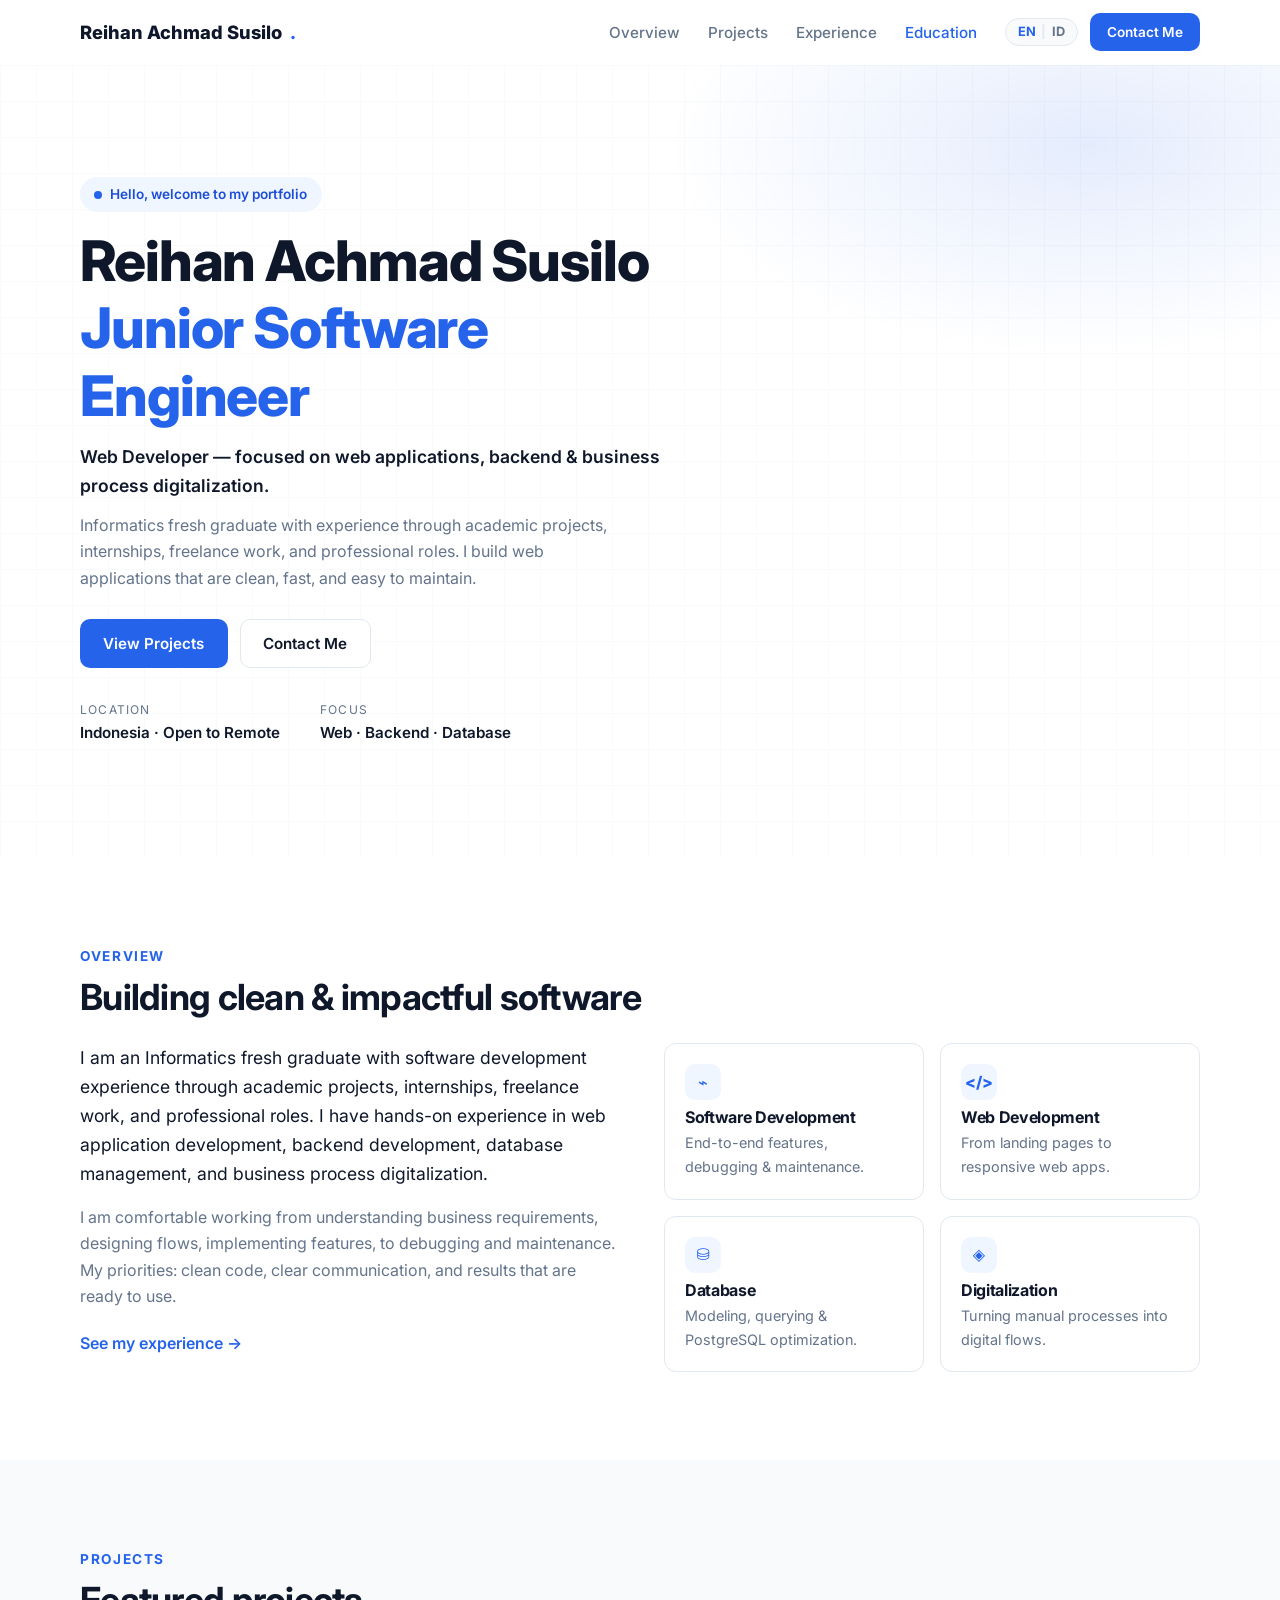
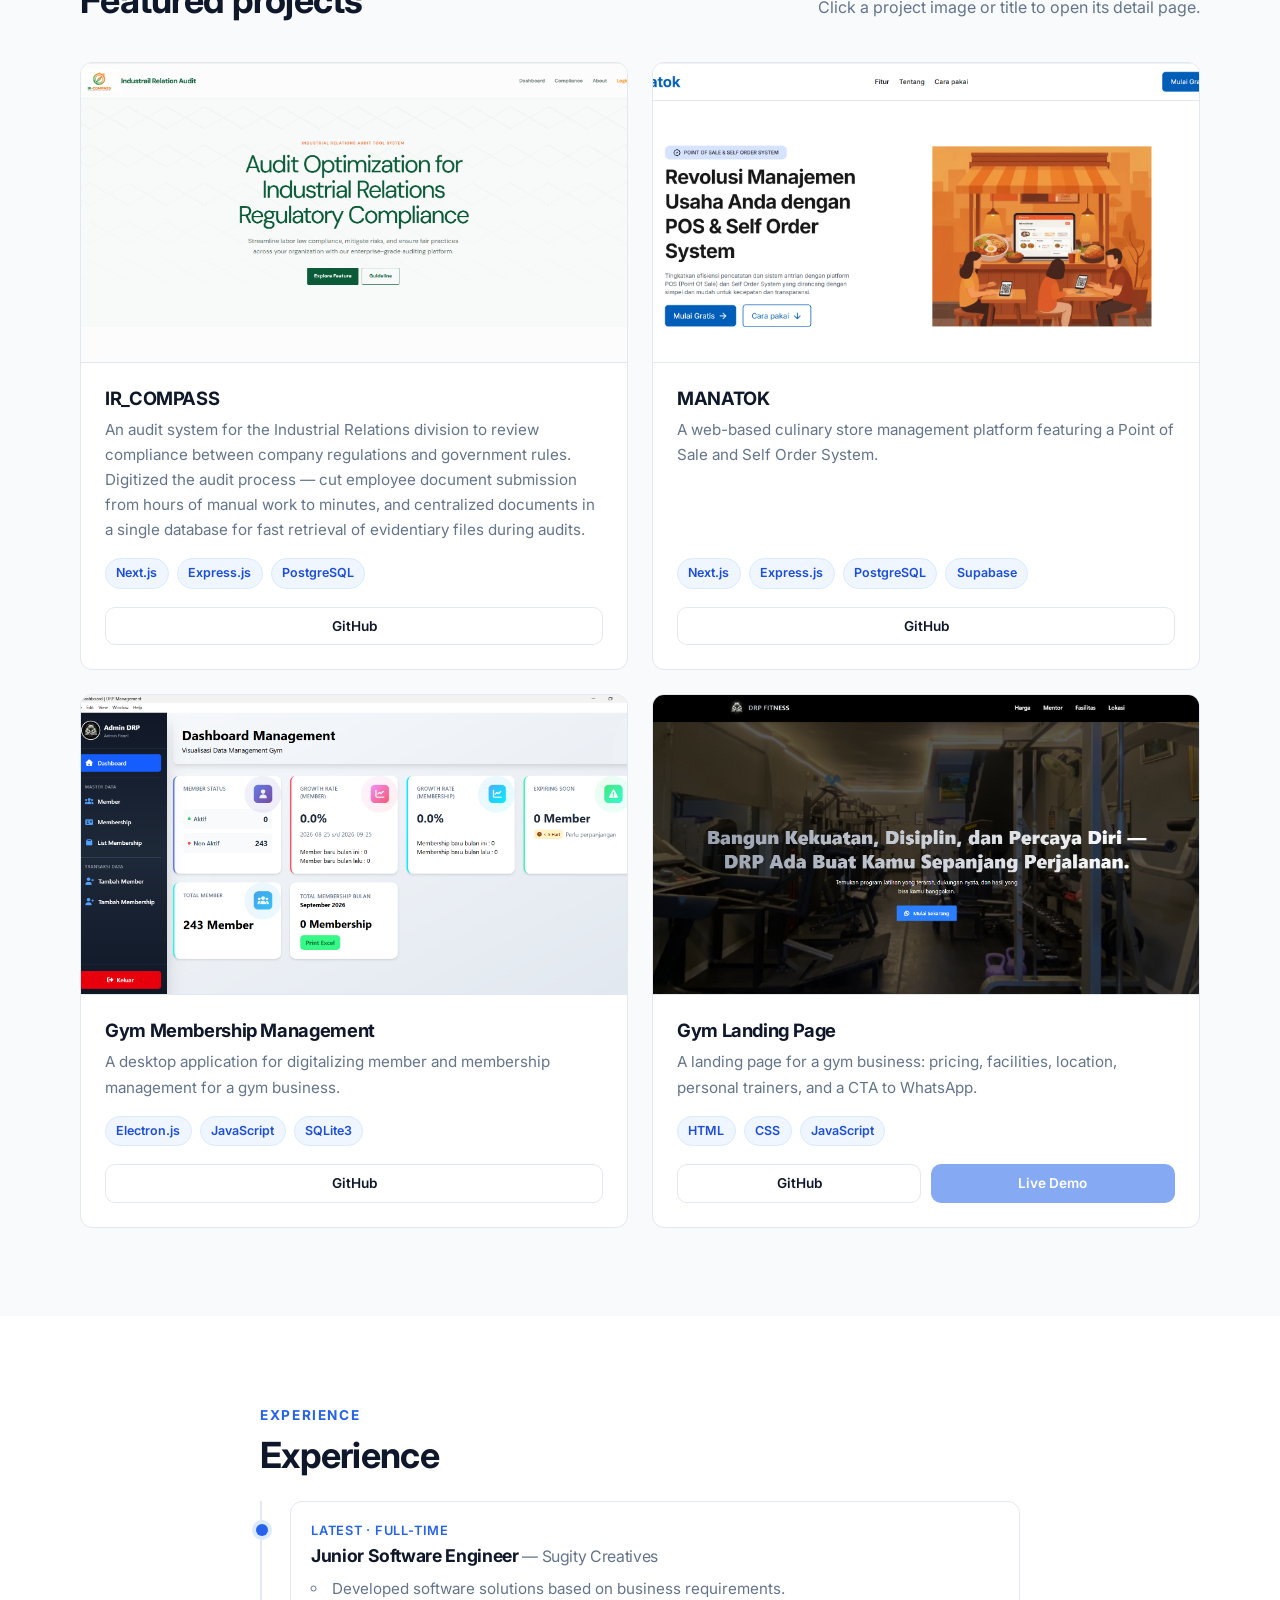
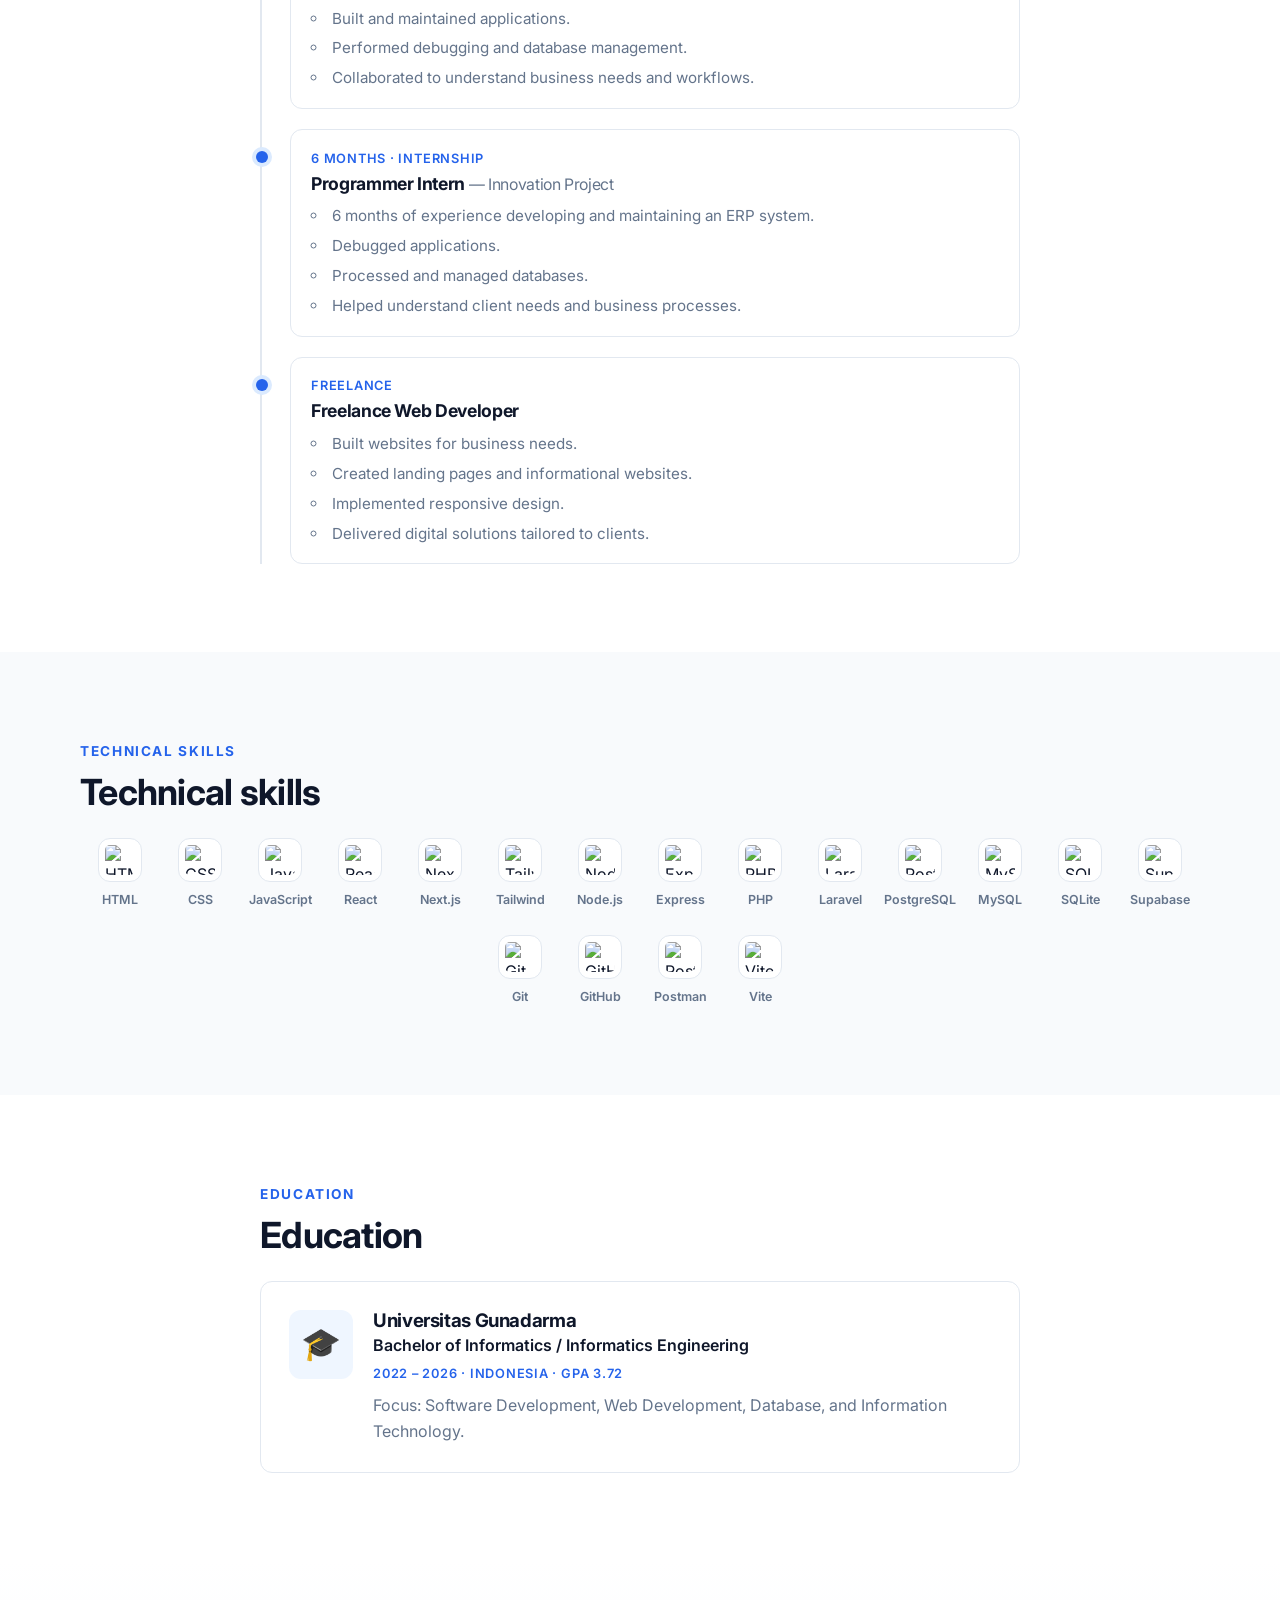
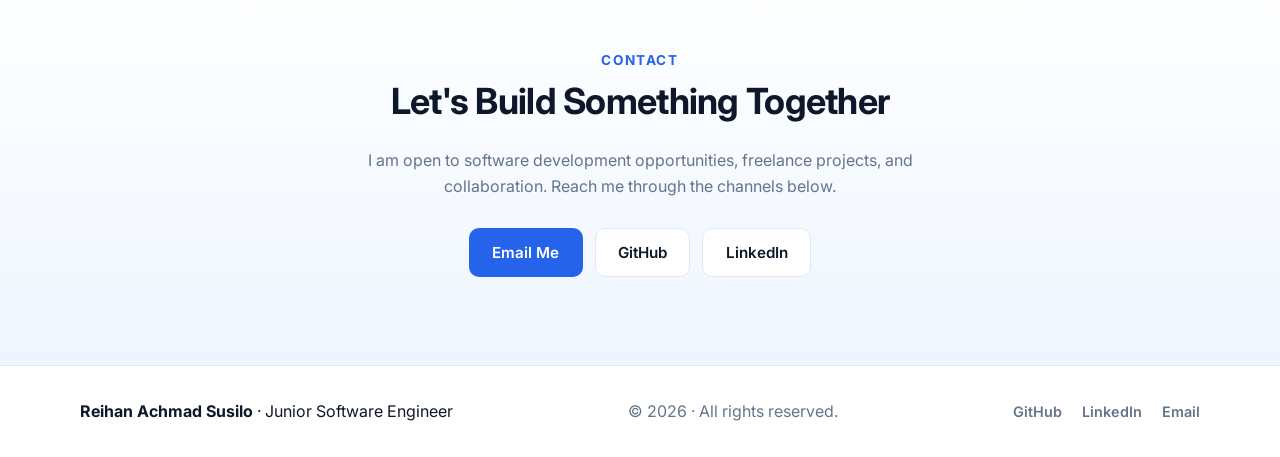
==== commit fd99e1d3: "feat: add project detail n email message template" ====
--- a/index.html
+++ b/index.html
@@ -26,10 +26,12 @@
     <header class="navbar" id="navbar">
       <div class="container nav-inner">
         <!-- ponytail: replace the initial/name with your own -->
-        <a href="#home" class="logo" data-i18n-aria="logoHome" aria-label="Portfolio home"
-          >Reihan Achmad Susilo<span class="logo-dot"
-            >.</span
-          ></a
+        <a
+          href="#home"
+          class="logo"
+          data-i18n-aria="logoHome"
+          aria-label="Portfolio home"
+          >Reihan Achmad Susilo<span class="logo-dot">.</span></a
         >
         <nav data-i18n-aria="mainNav" aria-label="Main navigation">
           <button
@@ -43,17 +45,41 @@
             <span></span><span></span><span></span>
           </button>
           <ul class="nav-menu" id="navMenu">
-            <li><a href="#overview" class="nav-link" data-i18n="nav.overview">Overview</a></li>
-            <li><a href="#projects" class="nav-link" data-i18n="nav.projects">Projects</a></li>
-            <li><a href="#experience" class="nav-link" data-i18n="nav.experience">Experience</a></li>
-            <li><a href="#education" class="nav-link" data-i18n="nav.education">Education</a></li>
+            <li>
+              <a href="#overview" class="nav-link" data-i18n="nav.overview"
+                >Overview</a
+              >
+            </li>
+            <li>
+              <a href="#projects" class="nav-link" data-i18n="nav.projects"
+                >Projects</a
+              >
+            </li>
+            <li>
+              <a href="#experience" class="nav-link" data-i18n="nav.experience"
+                >Experience</a
+              >
+            </li>
+            <li>
+              <a href="#education" class="nav-link" data-i18n="nav.education"
+                >Education</a
+              >
+            </li>
             <li class="nav-actions">
-              <button class="lang-toggle" id="langToggle" type="button" aria-label="Switch language">
+              <button
+                class="lang-toggle"
+                id="langToggle"
+                type="button"
+                aria-label="Switch language"
+              >
                 <span class="lang-opt" data-lang="en">EN</span>
                 <span class="lang-sep" aria-hidden="true">|</span>
                 <span class="lang-opt" data-lang="id">ID</span>
               </button>
-              <a href="#contact" class="btn btn-primary btn-sm nav-cta" data-i18n="nav.contact"
+              <a
+                href="#contact"
+                class="btn btn-primary btn-sm nav-cta"
+                data-i18n="nav.contact"
                 >Contact Me</a
               >
             </li>
@@ -68,10 +94,15 @@
         <div class="container hero-grid">
           <div class="hero-content">
             <p class="hero-greeting reveal">
-              <span class="status-dot" aria-hidden="true"></span> <span data-i18n="hero.greeting">Hello, welcome to my portfolio</span>
+              <span class="status-dot" aria-hidden="true"></span>
+              <span data-i18n="hero.greeting"
+                >Hello, welcome to my portfolio</span
+              >
             </p>
             <h1 class="hero-title reveal" id="hero-title">
-              Reihan Achmad Susilo<br /><span class="text-primary" data-i18n="hero.role"
+              Reihan Achmad Susilo<br /><span
+                class="text-primary"
+                data-i18n="hero.role"
                 >Junior Software Engineer</span
               >
             </h1>
@@ -85,8 +116,18 @@
               build web applications that are clean, fast, and easy to maintain.
             </p>
             <div class="hero-actions reveal">
-              <a href="#projects" class="btn btn-primary" data-i18n="hero.viewProjects">View Projects</a>
-              <a href="#contact" class="btn btn-outline" data-i18n="hero.contactMe">Contact Me</a>
+              <a
+                href="#projects"
+                class="btn btn-primary"
+                data-i18n="hero.viewProjects"
+                >View Projects</a
+              >
+              <a
+                href="#contact"
+                class="btn btn-outline"
+                data-i18n="hero.contactMe"
+                >Contact Me</a
+              >
             </div>
             <dl class="hero-meta reveal">
               <div>
@@ -116,8 +157,14 @@
       <!-- OVERVIEW -->
       <section class="section" id="overview" aria-labelledby="overview-title">
         <div class="container">
-          <p class="section-label reveal" data-i18n="overview.label">Overview</p>
-          <h2 class="section-title reveal" id="overview-title" data-i18n="overview.title">
+          <p class="section-label reveal" data-i18n="overview.label">
+            Overview
+          </p>
+          <h2
+            class="section-title reveal"
+            id="overview-title"
+            data-i18n="overview.title"
+          >
             Building clean &amp; impactful software
           </h2>
           <div class="overview-grid">
@@ -135,28 +182,42 @@
                 debugging and maintenance. My priorities: clean code, clear
                 communication, and results that are ready to use.
               </p>
-              <a href="#experience" class="text-link" data-i18n="overview.link">See my experience →</a>
+              <a href="#experience" class="text-link" data-i18n="overview.link"
+                >See my experience →</a
+              >
             </div>
-            <ul class="highlight-grid reveal" data-i18n-aria="overview.areas" aria-label="Key expertise areas">
+            <ul
+              class="highlight-grid reveal"
+              data-i18n-aria="overview.areas"
+              aria-label="Key expertise areas"
+            >
               <li class="highlight-card">
                 <span class="h-icon" aria-hidden="true">⌁</span>
                 <h3 data-i18n="overview.h1t">Software Development</h3>
-                <p data-i18n="overview.h1d">End-to-end features, debugging &amp; maintenance.</p>
+                <p data-i18n="overview.h1d">
+                  End-to-end features, debugging &amp; maintenance.
+                </p>
               </li>
               <li class="highlight-card">
                 <span class="h-icon" aria-hidden="true">&lt;/&gt;</span>
                 <h3 data-i18n="overview.h2t">Web Development</h3>
-                <p data-i18n="overview.h2d">From landing pages to responsive web apps.</p>
+                <p data-i18n="overview.h2d">
+                  From landing pages to responsive web apps.
+                </p>
               </li>
               <li class="highlight-card">
                 <span class="h-icon" aria-hidden="true">⛁</span>
                 <h3 data-i18n="overview.h3t">Database</h3>
-                <p data-i18n="overview.h3d">Modeling, querying &amp; PostgreSQL optimization.</p>
+                <p data-i18n="overview.h3d">
+                  Modeling, querying &amp; PostgreSQL optimization.
+                </p>
               </li>
               <li class="highlight-card">
                 <span class="h-icon" aria-hidden="true">◈</span>
                 <h3 data-i18n="overview.h4t">Digitalization</h3>
-                <p data-i18n="overview.h4d">Turning manual processes into digital flows.</p>
+                <p data-i18n="overview.h4d">
+                  Turning manual processes into digital flows.
+                </p>
               </li>
             </ul>
           </div>
@@ -170,9 +231,15 @@
         aria-labelledby="projects-title"
       >
         <div class="container">
-          <p class="section-label reveal" data-i18n="projects.label">Projects</p>
+          <p class="section-label reveal" data-i18n="projects.label">
+            Projects
+          </p>
           <div class="section-head">
-            <h2 class="section-title reveal" id="projects-title" data-i18n="projects.title">
+            <h2
+              class="section-title reveal"
+              id="projects-title"
+              data-i18n="projects.title"
+            >
               Featured projects
             </h2>
             <p class="muted reveal" data-i18n="projects.sub">
@@ -181,7 +248,11 @@
           </div>
           <div class="project-grid">
             <article class="card project-card reveal">
-              <a href="projects/ir-compass/" class="project-card-link" aria-label="View IR_COMPASS details">
+              <a
+                href="projects/ir-compass/"
+                class="project-card-link"
+                aria-label="View IR_COMPASS details"
+              >
                 <img
                   class="project-img"
                   src="assets/images/landingapage_ir_compass.png"
@@ -190,7 +261,11 @@
                 />
               </a>
               <div class="card-body">
-                <h3><a href="projects/ir-compass/" class="project-card-link">IR_COMPASS</a></h3>
+                <h3>
+                  <a href="projects/ir-compass/" class="project-card-link"
+                    >IR_COMPASS</a
+                  >
+                </h3>
                 <p data-i18n="projects.ir">
                   An audit system for the Industrial Relations division to
                   review compliance between company regulations and government
@@ -211,13 +286,17 @@
                     target="_blank"
                     rel="noopener"
                     >GitHub</a
-                  >                  
+                  >
                 </div>
               </div>
             </article>
 
             <article class="card project-card reveal">
-              <a href="projects/manatok/" class="project-card-link" aria-label="View MANATOK details">
+              <a
+                href="projects/manatok/"
+                class="project-card-link"
+                aria-label="View MANATOK details"
+              >
                 <img
                   class="project-img"
                   src="assets/images/manatok.png"
@@ -226,7 +305,11 @@
                 />
               </a>
               <div class="card-body">
-                <h3><a href="projects/manatok/" class="project-card-link">MANATOK</a></h3>
+                <h3>
+                  <a href="projects/manatok/" class="project-card-link"
+                    >MANATOK</a
+                  >
+                </h3>
                 <p data-i18n="projects.manatok">
                   A web-based culinary store management platform featuring a
                   Point of Sale and Self Order System.
@@ -244,13 +327,17 @@
                     target="_blank"
                     rel="noopener"
                     >GitHub</a
-                  >                  
+                  >
                 </div>
               </div>
             </article>
 
             <article class="card project-card reveal">
-              <a href="projects/gym-management/" class="project-card-link" aria-label="View Gym Membership Management details">
+              <a
+                href="projects/gym-management/"
+                class="project-card-link"
+                aria-label="View Gym Membership Management details"
+              >
                 <img
                   class="project-img"
                   src="assets/images/drp_gym_app.png"
@@ -259,7 +346,11 @@
                 />
               </a>
               <div class="card-body">
-                <h3><a href="projects/gym-management/" class="project-card-link">Gym Membership Management</a></h3>
+                <h3>
+                  <a href="projects/gym-management/" class="project-card-link"
+                    >Gym Membership Management</a
+                  >
+                </h3>
                 <p data-i18n="projects.gymapp">
                   A desktop application for digitalizing member and membership
                   management for a gym business.
@@ -282,7 +373,11 @@
             </article>
 
             <article class="card project-card reveal">
-              <a href="projects/gym-landing/" class="project-card-link" aria-label="View Gym Landing Page details">
+              <a
+                href="projects/gym-landing/"
+                class="project-card-link"
+                aria-label="View Gym Landing Page details"
+              >
                 <img
                   class="project-img"
                   src="assets/images/drp_fitness_landingpage.png"
@@ -291,7 +386,11 @@
                 />
               </a>
               <div class="card-body">
-                <h3><a href="projects/gym-landing/" class="project-card-link">Gym Landing Page</a></h3>
+                <h3>
+                  <a href="projects/gym-landing/" class="project-card-link"
+                    >Gym Landing Page</a
+                  >
+                </h3>
                 <p data-i18n="projects.gymlanding">
                   A landing page for a gym business: pricing, facilities,
                   location, personal trainers, and a CTA to WhatsApp.
@@ -327,11 +426,15 @@
       <section class="section" id="experience" aria-labelledby="exp-title">
         <div class="container container-narrow">
           <p class="section-label reveal" data-i18n="exp.label">Experience</p>
-          <h2 class="section-title reveal" id="exp-title" data-i18n="exp.title">Experience</h2>
+          <h2 class="section-title reveal" id="exp-title" data-i18n="exp.title">
+            Experience
+          </h2>
           <ol class="timeline">
             <li class="timeline-item reveal">
               <div class="card">
-                <p class="timeline-date" data-i18n="exp.j1date">Latest · Full-time</p>
+                <p class="timeline-date" data-i18n="exp.j1date">
+                  Latest · Full-time
+                </p>
                 <h3>
                   <span data-i18n="exp.j1t">Junior Software Engineer</span>
                   <span class="muted-inline">— Sugity Creatives</span>
@@ -340,8 +443,12 @@
                   <li data-i18n="exp.j1a">
                     Developed software solutions based on business requirements.
                   </li>
-                  <li data-i18n="exp.j1b">Built and maintained applications.</li>
-                  <li data-i18n="exp.j1c">Performed debugging and database management.</li>
+                  <li data-i18n="exp.j1b">
+                    Built and maintained applications.
+                  </li>
+                  <li data-i18n="exp.j1c">
+                    Performed debugging and database management.
+                  </li>
                   <li data-i18n="exp.j1d">
                     Collaborated to understand business needs and workflows.
                   </li>
@@ -350,7 +457,9 @@
             </li>
             <li class="timeline-item reveal">
               <div class="card">
-                <p class="timeline-date" data-i18n="exp.j2date">6 months · Internship</p>
+                <p class="timeline-date" data-i18n="exp.j2date">
+                  6 months · Internship
+                </p>
                 <h3>
                   <span data-i18n="exp.j2t">Programmer Intern</span>
                   <span class="muted-inline">— Innovation Project</span>
@@ -373,10 +482,16 @@
                 <p class="timeline-date" data-i18n="exp.j3date">Freelance</p>
                 <h3 data-i18n="exp.j3t">Freelance Web Developer</h3>
                 <ul>
-                  <li data-i18n="exp.j3a">Built websites for business needs.</li>
-                  <li data-i18n="exp.j3b">Created landing pages and informational websites.</li>
+                  <li data-i18n="exp.j3a">
+                    Built websites for business needs.
+                  </li>
+                  <li data-i18n="exp.j3b">
+                    Created landing pages and informational websites.
+                  </li>
                   <li data-i18n="exp.j3c">Implemented responsive design.</li>
-                  <li data-i18n="exp.j3d">Delivered digital solutions tailored to clients.</li>
+                  <li data-i18n="exp.j3d">
+                    Delivered digital solutions tailored to clients.
+                  </li>
                 </ul>
               </div>
             </li>
@@ -391,8 +506,14 @@
         aria-labelledby="skills-title"
       >
         <div class="container">
-          <p class="section-label reveal" data-i18n="skills.label">Technical Skills</p>
-          <h2 class="section-title reveal" id="skills-title" data-i18n="skills.title">
+          <p class="section-label reveal" data-i18n="skills.label">
+            Technical Skills
+          </p>
+          <h2
+            class="section-title reveal"
+            id="skills-title"
+            data-i18n="skills.title"
+          >
             Technical skills
           </h2>
           <ul class="skill-list reveal" aria-label="Technical skills">
@@ -530,7 +651,9 @@
       <section class="section" id="education" aria-labelledby="edu-title">
         <div class="container container-narrow">
           <p class="section-label reveal" data-i18n="edu.label">Education</p>
-          <h2 class="section-title reveal" id="edu-title" data-i18n="edu.title">Education</h2>
+          <h2 class="section-title reveal" id="edu-title" data-i18n="edu.title">
+            Education
+          </h2>
           <div class="card edu-card reveal">
             <div class="edu-icon" aria-hidden="true">🎓</div>
             <div>
@@ -557,7 +680,11 @@
       >
         <div class="container container-narrow text-center">
           <p class="section-label reveal" data-i18n="contact.label">Contact</p>
-          <h2 class="section-title reveal" id="contact-title" data-i18n="contact.title">
+          <h2
+            class="section-title reveal"
+            id="contact-title"
+            data-i18n="contact.title"
+          >
             Let's Build Something Together
           </h2>
           <p class="muted reveal" data-i18n="contact.desc">
@@ -565,8 +692,11 @@
             and collaboration. Reach me through the channels below.
           </p>
           <div class="hero-actions center reveal">
-            <a class="btn btn-primary" href="mailto:reihanahmadsusilo@gmail.com"
-              >Email</a
+            <a
+              class="btn btn-primary js-email-hire"
+              href="mailto:reihanahmadsusilo@gmail.com"
+              data-i18n="contact.email"
+              >Email Me</a
             >
             <a
               class="btn btn-outline"
@@ -589,9 +719,13 @@
 
     <footer class="footer">
       <div class="container footer-inner">
-        <p><strong>Reihan Achmad Susilo</strong> · <span data-i18n="footer.role">Junior Software Engineer</span></p>
+        <p>
+          <strong>Reihan Achmad Susilo</strong> ·
+          <span data-i18n="footer.role">Junior Software Engineer</span>
+        </p>
         <p class="muted">
-          © <span id="year">2026</span> · <span data-i18n="footer.rights">All rights reserved.</span>
+          © <span id="year">2026</span> ·
+          <span data-i18n="footer.rights">All rights reserved.</span>
         </p>
         <p class="social">
           <a
@@ -608,7 +742,7 @@
             aria-label="LinkedIn"
             >LinkedIn</a
           >
-          <a href="mailto:reihanahmadsusilo@gmail.com" aria-label="Email"
+          <a href="mailto:reihanahmadsusilo@gmail.com" class="js-email-hire" aria-label="Email"
             >Email</a
           >
         </p>
